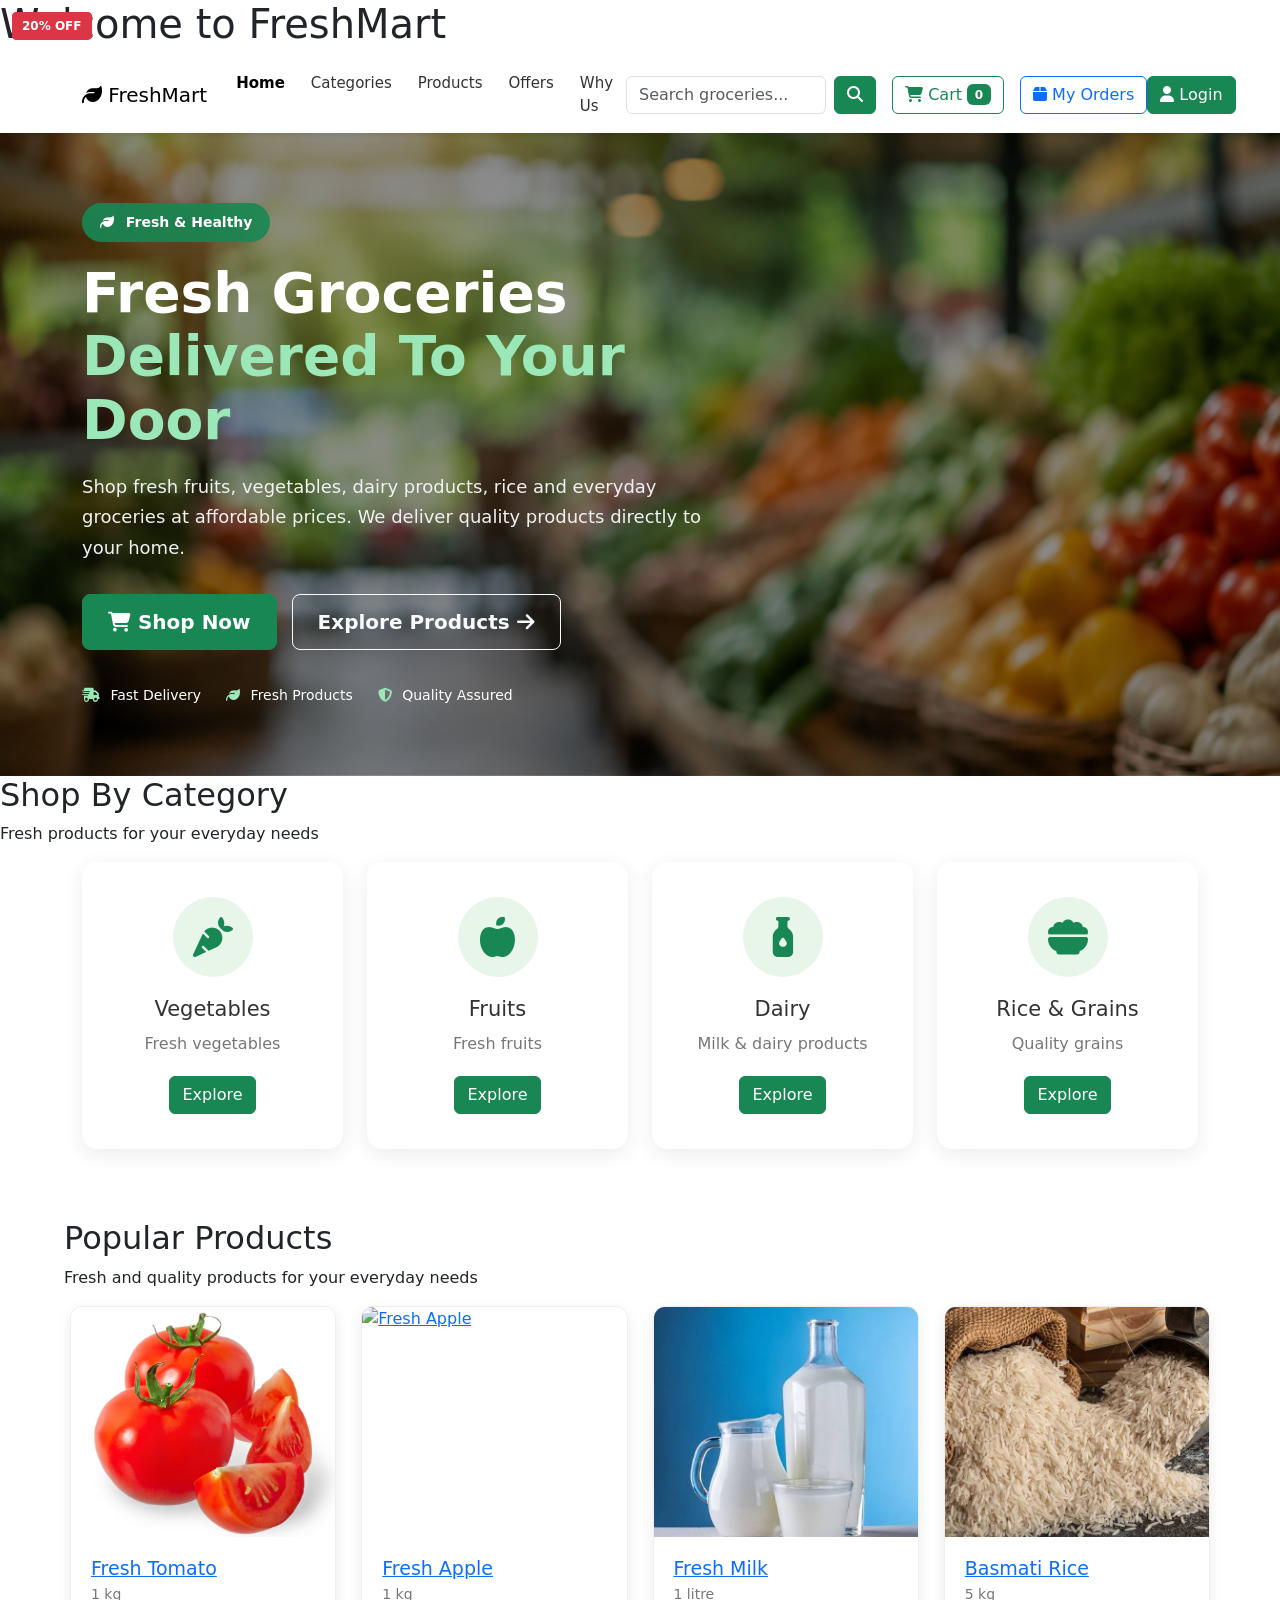
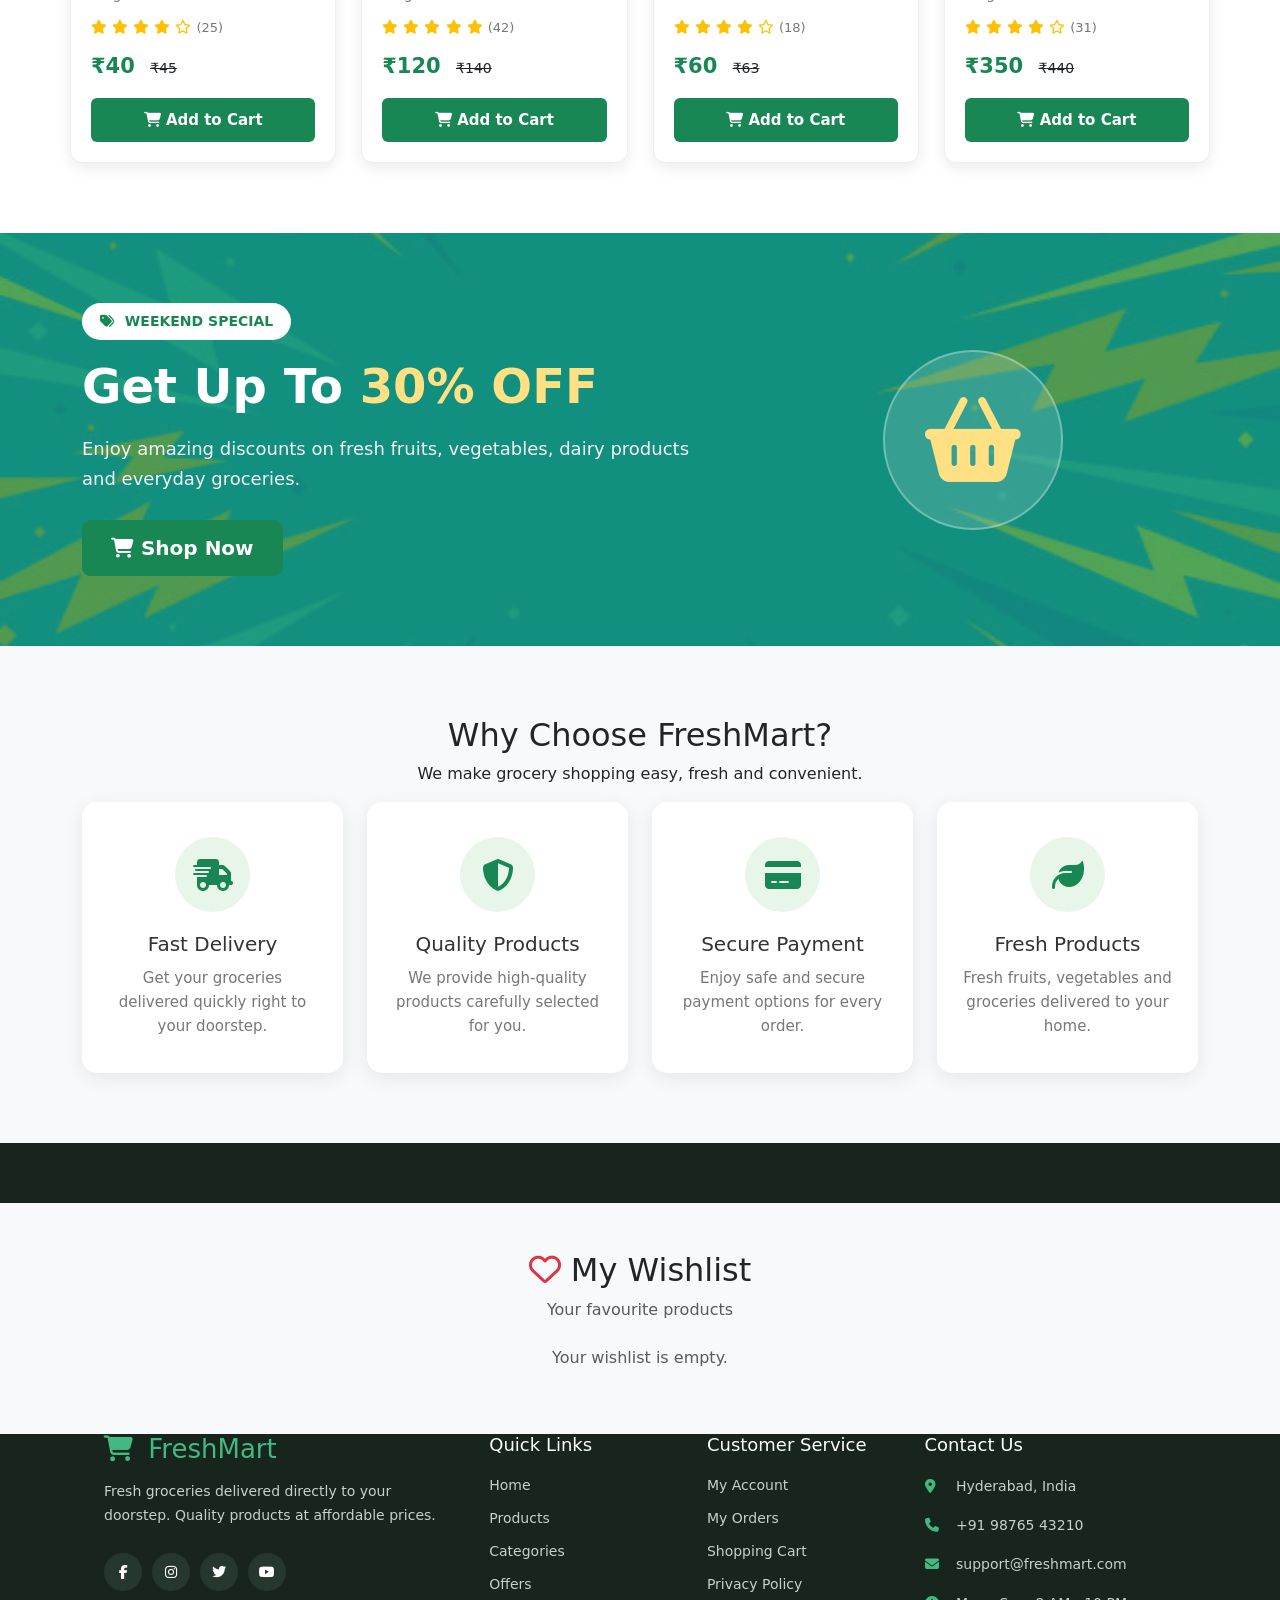
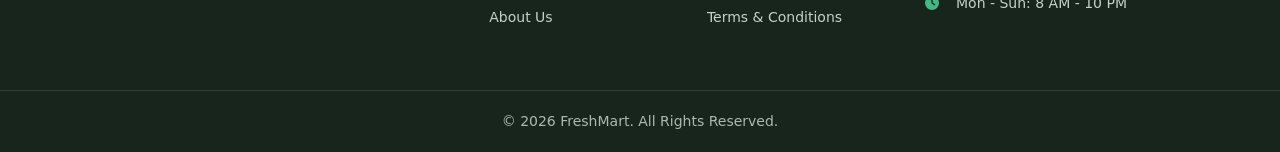
==== grocery-website/index.html @ b69df21e "Add files via upload" ====
<!DOCTYPE html>
<html>
    <head>
        <title>FreshMart-Online grocery store</title>
        <link rel="stylesheet" href="css/style.css">
        <link rel="stylesheet" href="https://cdnjs.cloudflare.com/ajax/libs/font-awesome/6.7.2/css/all.min.css">
        <link rel="stylesheet" href="https://cdn.jsdelivr.net/npm/bootstrap@5.3.3/dist/css/bootstrap.min.css">
    </head>
    <body>
        <h1>Welcome to FreshMart</h1>
        <!--BOOTSTRAP NAVBAR STARTS-->
<nav class="navbar navbar-expand-lg bg-white shadow-sm">
    <div class="container">
        <!-- LOGO -->
        <a class="navbar-brand" href="#home">

            <i class="fa-solid fa-leaf"></i>
            FreshMart
        </a>
        <!-- MOBILE MENU BUTTON -->
        <button
            class="navbar-toggler"
            type="button"
            data-bs-toggle="collapse"
            data-bs-target="#navbarContent"
            aria-controls="navbarContent"
            aria-expanded="false"
            aria-label="Toggle navigation">

            <span class="navbar-toggler-icon"></span>
        </button>
        <!-- NAVBAR CONTENT -->
        <div
            class="collapse navbar-collapse"
            id="navbarContent">
            <!-- NAVIGATION LINKS -->
            <ul class="navbar-nav me-auto mb-2 mb-lg-0">
                <li class="nav-item">
                    <a
                        class="nav-link active"
                        href="#home">
                        Home
                    </a>
                </li>
                <li class="nav-item">
                    <a
                        class="nav-link"
                        href="#categories">
                        Categories
                    </a>
                </li>
                <li class="nav-item">
                    <a
                        class="nav-link"
                        href="#products">
                        Products
                    </a>
                </li>
                <li class="nav-item">
                    <a
                        class="nav-link"
                        href="#offers">
                        Offers
                    </a>
                </li>
                <li class="nav-item">
                    <a
                        class="nav-link"
                        href="#benefits">
                        Why Us
                    </a>
                </li>
            </ul>
           <!-- SEARCH -->
            <form id="searchForm" class="d-flex me-lg-3 mb-2 mb-lg-0">
    <input
        class="form-control"
        type="search"
        id="searchInput"
        placeholder="Search groceries..."
        autocomplete="off">
    <button
        class="btn btn-success ms-2"
        type="submit"
        id="searchButton">
        <i class="fa-solid fa-magnifying-glass"></i>
    </button>
</form>
            <!-- CART BUTTON -->
            <button
                type="button"
                class="btn btn-outline-success me-2"
                id="cartButton">
                <i class="fa-solid fa-cart-shopping"></i>
                Cart
                <span
                    id="cartCount"
                    class="badge bg-success">
                    0
                </span>
            </button>
            <a
    href="orders.html"
    class="btn btn-outline-primary ms-2"
>
    <i class="fa-solid fa-box"></i>
    My Orders
</a>
            <!-- LOGIN BUTTON -->
            <a
                href="#"
                class="btn btn-success">
                <i class="fa-solid fa-user"></i>
                Login
            </a>
        </div>
    </div>
</nav>
<!-- CART SECTION -->
<div class="cart-overlay" id="cart-overlay"></div>
<section class="cart-section" id="cartSection">
    <div class="container">
        <div class="cart-header">
            <h2>
                <i class="fa-solid fa-cart-shopping"></i>
                Your Cart
            </h2>
            <button
                type="button"
                id="closeCart"
                class="cart-close">
                ×
            </button>
        </div>
        <!-- CART ITEMS -->
        <div id="cartItems">
            <p class="text-muted text-center">
                Your cart is empty.
            </p>
        </div>
        <!-- CART TOTAL -->
        <div class="cart-summary">
            <h4>
                Total:
                ₹<span id="cartTotal">0</span>
            </h4>
            <button
                type="button"
                class="btn btn-success"
                id="checkoutButton">
                <i class="fa-solid fa-credit-card"></i>
                Proceed to Checkout
            </button>
        </div>
    </div>

</section>
        <!--NAVBAR ENDS-->
        <!--HERO SECTION STATRS-->
       
<section class="hero" id="home">
    <div class="container">
        <div class="row align-items-center min-vh-75">
            <!-- HERO CONTENT -->
            <div class="col-lg-7 col-md-8">
                <span class="hero-badge">
                    <i class="fa-solid fa-leaf"></i>
                    Fresh & Healthy
                </span>
                <h1>
                    Fresh Groceries
                    <br>
                    <span>Delivered To Your Door</span>
                </h1>
                <p>
                    Shop fresh fruits, vegetables, dairy products,
                    rice and everyday groceries at affordable prices.
                    We deliver quality products directly to your home.
                </p>
                <!-- BUTTONS -->
                <div class="hero-buttons">
                    <a href="#products"
                       class="btn btn-success btn-lg">
                        <i class="fa-solid fa-cart-shopping"></i>
                        Shop Now
                    </a>
                    <a href="#categories"
                       class="btn btn-outline-light btn-lg">
                        Explore Products
                        <i class="fa-solid fa-arrow-right"></i>
                    </a>
                </div>
                <!-- SMALL FEATURES -->
                <div class="hero-features">
                    <span>
                        <i class="fa-solid fa-truck-fast"></i>
                        Fast Delivery
                    </span>
                    <span>
                        <i class="fa-solid fa-leaf"></i>
                        Fresh Products
                    </span>
                    <span>
                        <i class="fa-solid fa-shield-halved"></i>
                        Quality Assured
                    </span>
                </div>
            </div>
        </div>
    </div>
</section>
        <!--HERO SECTION ENDS-->
        <!--CATEGORIES STARTS-->

<section class="categories" id="categories">

    <div class="section-title">
        <h2>Shop By Category</h2>
        <p>Fresh products for your everyday needs</p>
    </div>
    <div class="container">
        <div class="row g-4">

            <div class="col-lg-3 col-md-6">
                <div class="category-card">
                    <div class="category-icon">
                        <i class="fa-solid fa-carrot"></i>
                    </div>
                    <h3>Vegetables</h3>
                    <p>Fresh vegetables</p>
                    <button class="btn btn-success">
                        Explore
                    </button>
                </div>
            </div>

            <div class="col-lg-3 col-md-6">
                <div class="category-card">
                    <div class="category-icon">
                        <i class="fa-solid fa-apple-whole"></i>
                    </div>
                    <h3>Fruits</h3>
                    <p>Fresh fruits</p>
                    <button class="btn btn-success">
                        Explore
                    </button>
                </div>
            </div>

            <div class="col-lg-3 col-md-6">
                <div class="category-card">
                    <div class="category-icon">
                        <i class="fa-solid fa-bottle-droplet"></i>
                    </div>
                    <h3>Dairy</h3>
                    <p>Milk & dairy products</p>
                    <button class="btn btn-success">
                        Explore
                    </button>
                </div>
            </div>

            <div class="col-lg-3 col-md-6">
                <div class="category-card">
                    <div class="category-icon">
                        <i class="fa-solid fa-bowl-food"></i>
                    </div>
                    <h3>Rice & Grains</h3>
                    <p>Quality grains</p>
                    <button class="btn btn-success">
                        Explore
                    </button>
                </div>
            </div>
        </div>
    </div>
</section>
        <!--CATEGORIES ENDS-->
        <!--PRODUCTS STARTS-->

<section class="products" id="products">

    <div class="section-title">

        <h2>Popular Products</h2>

        <p>
            Fresh and quality products for your everyday needs
        </p>

    </div>


    <div class="container">

        <div class="row g-4">


            <!-- PRODUCT 1 - TOMATO-->

            <div class="col-lg-3 col-md-6">

                <div class="product-card"
                data-name="Fresh Tomato" data-price="40" data-image="images/tomato.jpg">
                    <div class="product-image">
                        <a href="product1.html#tomato"> <img
                            src="images/tomato.jpg"
                            alt="Fresh Tomato"></a>
                        <span class="discount">
                            10% OFF
                        </span>
                    </div>
                    <div class="product-info">
                        <h3>
                            <a href="product1.html#tomato" class="product-link"> Fresh Tomato</a>
                        </h3>
                        <p class="unit">
                            1 kg
                        </p>
                        <div class="rating">

                            <i class="fa-solid fa-star"></i>
                            <i class="fa-solid fa-star"></i>
                            <i class="fa-solid fa-star"></i>
                            <i class="fa-solid fa-star"></i>
                            <i class="fa-regular fa-star"></i>
                            <span>(25)</span>
                        </div>

                        <div class="price">
                            <span class="current-price">
                                ₹40
                            </span>
                            <span class="old-price">
                                ₹45
                            </span>
                        </div>
                        <button
                            class="cart-button"
                            type="button">
                            <i class="fa-solid fa-cart-shopping"></i>
                            Add to Cart
                        </button>
                    </div>
                </div>
            </div>
            <!-- PRODUCT 2 - APPLE -->
            <div class="col-lg-3 col-md-6">
                <div class="product-card"  data-name="Fresh Apple" data-price="120" data-image="images/apple.jpg">
                    <div class="product-image">
                        <a href="product1.html#apple"> 
                            <img
                            src="images/apple.jpg"
                            alt="Fresh Apple"></a>
                        <span class="discount">
                            15% OFF
                        </span>
                    </div>
                    <div class="product-info">
                        <h3> <a href="product1.html#apple" class="product-link"> Fresh Apple</a></h3>
                        <p class="unit">
                            1 kg
                        </p>

                        <div class="rating">

                            <i class="fa-solid fa-star"></i>
                            <i class="fa-solid fa-star"></i>
                            <i class="fa-solid fa-star"></i>
                            <i class="fa-solid fa-star"></i>
                            <i class="fa-solid fa-star"></i>
                            <span>(42)</span>
                        </div>

                        <div class="price">
                            <span class="current-price">
                                ₹120
                            </span>
                            <span class="old-price">
                                ₹140
                            </span>
                        </div>
                        <button
                            class="cart-button"
                            type="button">
                            <i class="fa-solid fa-cart-shopping"></i>
                            Add to Cart
                        </button>
                    </div>
                </div>
            </div>


            <!-- PRODUCT 3 - MILK -->

            <div class="col-lg-3 col-md-6">

                <div class="product-card"  data-name="Fresh Milk" data-price="60" data-image="images/milk.jpg">
                    <div class="product-image">
                        <a href="product1.html#milk"> <img
                            src="images/milk.jpg"
                            alt="Fresh Milk"></a>
                        <span class="discount">
                            5% OFF
                        </span>
                    </div>

                    <div class="product-info">
                        <h3> <a href="product1.html#milk" class="product-link"> Fresh Milk</a></h3>
                        <p class="unit">
                            1 litre
                        </p>

                        <div class="rating">
                            <i class="fa-solid fa-star"></i>
                            <i class="fa-solid fa-star"></i>
                            <i class="fa-solid fa-star"></i>
                            <i class="fa-solid fa-star"></i>
                            <i class="fa-regular fa-star"></i>
                            <span>(18)</span>
                        </div>

                        <div class="price">
                            <span class="current-price">
                                ₹60
                            </span>
                            <span class="old-price">
                                ₹63
                            </span>
                        </div>

                        <button
                            class="cart-button"
                            type="button">
                            <i class="fa-solid fa-cart-shopping"></i>
                            Add to Cart
                        </button>
                    </div>
                </div>
            </div>


            <!-- PRODUCT 4 - RICE -->

            <div class="col-lg-3 col-md-6">

                <div class="product-card"  data-name="Basmati Rice" data-price="350" data-image="images/rice.jpg">
                    <div class="product-image">
                        <a href="product1.html#rice"> <img
                            src="images/Rice.jpg"
                            alt="Basmati Rice"></a>
                        <span class="discount">
                            20% OFF
                        </span>
                    </div>

                    <div class="product-info">
                        <h3> <a href="product1.html#rice" class="product-link"> Basmati Rice</a></h3>
                        <p class="unit">
                            5 kg
                        </p>

                        <div class="rating">
                            <i class="fa-solid fa-star"></i>
                            <i class="fa-solid fa-star"></i>
                            <i class="fa-solid fa-star"></i>
                            <i class="fa-solid fa-star"></i>
                            <i class="fa-regular fa-star"></i>
                            <span>(31)</span>
                        </div>

                        <div class="price">
                            <span class="current-price">
                                ₹350
                            </span>
                            <span class="old-price">
                                ₹440
                            </span>
                        </div>

                        <button
                            class="cart-button"
                            type="button">
                            <i class="fa-solid fa-cart-shopping"></i>
                            Add to Cart
                        </button>
                    </div>
                </div>
            </div>
        </div>
    </div>
</section>
        <!--PRODUCTS ENDS-->
        <!--OFFERS SECTION STARTS-->
        <section class="offers" id="offers">

    <!-- Offer Background Image -->
    <img
        src="images/OFFER.jpg"
        alt="FreshMart Offer"
        class="offer-background">

    <div class="container">

        <div class="row align-items-center g-4">

            <div class="col-lg-7 col-md-8">

                <span class="offer-badge">
                    <i class="fa-solid fa-tags"></i>
                    WEEKEND SPECIAL
                </span>

                <h2>
                    Get Up To
                    <span>30% OFF</span>
                </h2>

                <p>
                    Enjoy amazing discounts on fresh fruits,
                    vegetables, dairy products and everyday
                    groceries.
                </p>

                <a href="#products"
                   class="btn btn-success btn-lg">

                    <i class="fa-solid fa-cart-shopping"></i>
                    Shop Now

                </a>

            </div>

            <div class="col-lg-5 col-md-4 text-center">

                <div class="offer-icon">

                    <i class="fa-solid fa-basket-shopping"></i>

                </div>

            </div>

        </div>

    </div>

</section>
        <!--OFFERS SECTION ENDS-->
        <!--BENEFITS SECTION STARTS-->

<section class="benefits">

    <div class="container">

        <!-- SECTION TITLE -->

        <div class="section-title text-center">

            <h2>Why Choose FreshMart?</h2>

            <p>
                We make grocery shopping easy, fresh and convenient.
            </p>

        </div>


        <!-- BENEFITS -->

        <div class="row g-4">


            <!-- BENEFIT 1 -->

            <div class="col-lg-3 col-md-6">

                <div class="benefit-card h-100">

                    <div class="benefit-icon">

                        <i class="fa-solid fa-truck-fast"></i>

                    </div>

                    <h3>Fast Delivery</h3>

                    <p>
                        Get your groceries delivered quickly
                        right to your doorstep.
                    </p>

                </div>

            </div>


            <!-- BENEFIT 2 -->

            <div class="col-lg-3 col-md-6">

                <div class="benefit-card h-100">

                    <div class="benefit-icon">

                        <i class="fa-solid fa-shield-halved"></i>
                    </div>
                    <h3>Quality Products</h3>
                    <p>
                        We provide high-quality products
                        carefully selected for you.
                    </p>
                </div>
            </div>
            <!-- BENEFIT 3 -->
            <div class="col-lg-3 col-md-6">
                <div class="benefit-card h-100">
                    <div class="benefit-icon">
                        <i class="fa-solid fa-credit-card"></i>
                    </div>
                    <h3>Secure Payment</h3>
                    <p>
                        Enjoy safe and secure payment
                        options for every order.
                    </p>
                </div>
            </div>
            <!-- BENEFIT 4 -->
            <div class="col-lg-3 col-md-6">
                <div class="benefit-card h-100">
                    <div class="benefit-icon">
                        <i class="fa-solid fa-leaf"></i>
                    </div>
                    <h3>Fresh Products</h3>
                    <p>
                        Fresh fruits, vegetables and groceries
                        delivered to your home.
                    </p>
                </div>
            </div>
        </div>
    </div>
</section>
        <!--BENEFITS SECTION ENDS-->
        <!--FOOTER STARTS-->
<footer class="footer">
    <!--  WISHLIST SECTION -->
<section id="wishlist" class="py-5 bg-light">
    <div class="container">
        <div class="text-center mb-4">
            <h2 class="text-dark">
                <i class="fa-regular fa-heart text-danger"></i>
                My Wishlist
            </h2>
            <p class="text-muted">
                Your favourite products
            </p>
        </div>
        <div id="wishlistItems" class="row g-4">
            <div class="col-12 text-center">
                <p class="text-muted">
                    Your wishlist is empty.
                </p>
            </div>
        </div>
    </div>
</section>

    <div class="footer-container">
        <!-- COLUMN 1 -->
        <div class="footer-column">
            <h2 class="footer-logo">
                <i class="fa-solid fa-cart-shopping"></i>
                FreshMart
            </h2>
            <p>
                Fresh groceries delivered directly
                to your doorstep. Quality products
                at affordable prices.
            </p>
            <div class="social-icons">
                <a href="#">
                    <i class="fa-brands fa-facebook-f"></i>
                </a>
                <a href="#">
                    <i class="fa-brands fa-instagram"></i>
                </a>
                <a href="#">
                    <i class="fa-brands fa-twitter"></i>
                </a>
                <a href="#">
                    <i class="fa-brands fa-youtube"></i>
                </a>
            </div>
        </div>
        <!-- COLUMN 2 -->
        <div class="footer-column">
            <h3>Quick Links</h3>
            <a href="#">Home</a>
            <a href="#">Products</a>
            <a href="#">Categories</a>
            <a href="#">Offers</a>
            <a href="#">About Us</a>
        </div>
        <!-- COLUMN 3 -->
        <div class="footer-column">
            <h3>Customer Service</h3>
            <a href="#">My Account</a>
            <a href="#">My Orders</a>
            <a href="#">Shopping Cart</a>
            <a href="#">Privacy Policy</a>
            <a href="#">Terms & Conditions</a>
        </div>
        <!-- COLUMN 4 -->
        <div class="footer-column">
            <h3>Contact Us</h3>
            <p>
                <i class="fa-solid fa-location-dot"></i>
                Hyderabad, India
            </p>
            <p>
                <i class="fa-solid fa-phone"></i>
                +91 98765 43210
            </p>
            <p>
                <i class="fa-solid fa-envelope"></i>
                support@freshmart.com
            </p>
            <p>
                <i class="fa-solid fa-clock"></i>
                Mon - Sun: 8 AM - 10 PM
            </p>
        </div>
    </div>
    <!-- COPYRIGHT -->
    <div class="footer-bottom">
        <p>
            © 2026 FreshMart. All Rights Reserved.
        </p>
    </div>
</footer>
        <!--FOOTER ENDS-->

        <!-- Bootstrap JavaScript -->
<script
    src="https://cdn.jsdelivr.net/npm/bootstrap@5.3.3/dist/js/bootstrap.bundle.min.js">
</script>
<!-- Your JavaScript -->
<script src="js/script.js"></script>
 </body>
</html>
---- grocery-website/css/style.css ----
/* BOOTSTRAP NAVBAR SECTION STARTS */

.navbar {
    min-height: 70px;
}
/* Logo */
.navbar-brand {
    font-size: 25px;
}
/* Navigation links */
.navbar .nav-link {
    font-size: 15px;
    font-weight: 500;
    color: #333;
    margin: 0 5px;
}
.navbar .nav-link:hover {
    color: #198754;
}
/* Active link */
.navbar .nav-link.active {
    color: #198754;
    font-weight: 600;
}
/* Search */
.navbar form input {
    min-width: 200px;
}
/* Cart and Login */
.navbar .btn {
    white-space: nowrap;
}
/* NAVBAR SECTION ENDS */

/* HERO SECTION STARTS */

.hero {
    min-height: 600px;
    background-image:
        linear-gradient(
            rgba(0, 0, 0, 0.45),
            rgba(0, 0, 0, 0.45)
        ),
        url("../images/hero1.jpg");
    background-size: cover;
    background-position: center;
    background-repeat: no-repeat;
    color: white;
    display: flex;
    align-items: center;
    padding: 70px 0;
}
/* Hero Row */
.min-vh-75 {
    min-height: 450px;
}
/* Hero Badge */
.hero-badge {
    display: inline-block;
    background-color: rgba(25, 135, 84, 0.9);
    color: white;
    padding: 9px 18px;
    border-radius: 30px;
    font-size: 14px;
    font-weight: 600;
    margin-bottom: 20px;
}
.hero-badge i {
    margin-right: 7px;
}
/* Hero Heading */
.hero h1 {
    font-size: 55px;
    font-weight: 700;
    line-height: 1.15;
    margin-bottom: 20px;
}
/* Green heading portion */
.hero h1 span {
    color: #9be7b7;
}
/* Hero Paragraph */
.hero p {
    max-width: 650px;
    font-size: 18px;
    line-height: 1.7;
    margin-bottom: 30px;
    color: #f1f1f1;
}
/* Hero Buttons */
.hero-buttons {
    display: flex;
    gap: 15px;
    flex-wrap: wrap;
}
/* Button */
.hero-buttons .btn {
    padding: 12px 25px;
    font-weight: 600;
}
/* Hero Features */
.hero-features {
    display: flex;
    gap: 25px;
    flex-wrap: wrap;
    margin-top: 35px;
}
.hero-features span {
    font-size: 14px;
    color: #ffffff;
}
.hero-features i {
    color: #9be7b7;
    margin-right: 6px;
}

/* HERO MOBILE */

@media (max-width: 767px) {
    .hero {
        min-height: 550px;
        padding: 60px 20px;
        text-align: center;
    }
    .min-vh-75 {
        min-height: auto;
    }
    .hero h1 {
        font-size: 36px;
        line-height: 1.2;
    }
    .hero p {
        font-size: 16px;
        line-height: 1.6;
    }
    .hero-buttons {
        justify-content: center;
        flex-direction: column;
        align-items: center;
    }
    .hero-buttons .btn {
        width: 100%;
        max-width: 280px;
    }
    .hero-features {
        justify-content: center;
        flex-direction: column;
        gap: 12px;
    }
}
/* HERO SECTION ENDS */

/* CATEGORIES SECTION STARTS */

.category-card {
    background-color: #ffffff;
    text-align: center;
    padding: 35px 20px;
    border-radius: 15px;
    box-shadow: 0 5px 20px rgba(0, 0, 0, 0.08);
    height: 100%;
    transition: 0.3s;
}
.category-card:hover {
    transform: translateY(-8px);
    box-shadow: 0 10px 25px rgba(0, 0, 0, 0.15);
}
/* Category Icons */
.category-icon {
    width: 80px;
    height: 80px;
    margin: 0 auto 20px;
    border-radius: 50%;
    background-color: #e8f5e9;
    display: flex;
    align-items: center;
    justify-content: center;
    font-size: 40px;
}
/* Different icon colors */
.category-card:nth-child(1) .category-icon {
    color: #198754;
}
.category-card:nth-child(2) .category-icon {
    color: #dc3545;
}
.category-card:nth-child(3) .category-icon {
    color: #0d6efd;
}
.category-card:nth-child(4) .category-icon {
    color: #fd7e14;
}
/* Category Heading */
.category-card h3 {
    color: #333;

    font-size: 21px;

    margin-bottom: 10px;
}
/* Category Description */
.category-card p {
    color: #777;

    margin-bottom: 20px;
}
/* CATEGORIES SECTION ENDS */

/* PRODUCTS SECTION STARTS */

.products{
    padding: 70px 5%;
    background-color: #ffffff;
}

.product-container{
    max-width: 1200px;
    margin: 0 auto;
    display: grid;
    grid-template-columns: repeat(4, 1fr);
    gap: 25px;
}

.product-card{
    background-color: #ffffff;
    border: 1px solid #eeeeee;
    border-radius: 12px;
    overflow: hidden;
    transition: 0.3s;
    box-shadow: 0 5px 15px rgba(0,0,0,0.08);
}

.product-card:hover{
    transform: translateY(-8px);
    box-shadow: 0 10px 25px rgba(0,0,0,0.15);
}

.product-imgage{
    position: relative;
    height: 230px;
    overflow: hidden;
}

.product-image img{
    width: 100%;
    height: 100%;
    object-fit: cover;
    transition: 0.3s;
}

.product-card:hover.product-image img{
    transform: scale(1.05);
}

.discount{
    position: absolute;
    top: 12px;
    left: 12px;
    background-color: #dc3545;
    color: white;
    padding: 5px 10px;
    border-radius: 5px;
    font-size: 12px;
    font-weight: bold;
}

.product-info{
    padding: 20px;
}

.product-info h3{
    font-size: 19px;
    margin-bottom: 5px;
    color: #333333;
}

.unit{
    color: #777777;
    font-size: 14px;
    margin-bottom: 10px;
}

.rating{
    margin-bottom: 12px;
}

.rating i{
    color: #ffc107;
    font-size: 14px;
}

.rating span{
    color: #777777;
    font-size: 13px;
}

.price{
    margin-bottom: 15px;
}

.current-price{
    font-size: 21px;
    font-weight: bold;
    color: #198754;
    margin-right: 8px;
}

.old-price{
    font-size: 14px;
    text-decoration: line-through;
}

.cart-button{
    width: 100%;
    padding: 11px;
    border: none;
    border-radius: 6px;
    background-color: #198754;
    color: white;
    font-size: 15px;
    font-weight: 600;
    cursor: pointer;
    transition: 0.3s;
}

.cart-button:hover{
    background-color: #146c43;
}
/* PRODUCTS SECTION ENDS */

/* OFFERS SECTION STARTS */

.offers {
    padding: 70px 0;
    background:
        linear-gradient(
            rgba(25, 135, 84, 0.92),
            rgba(20, 110, 70, 0.92)
        );
    background-size: cover;
    background-position: center;
    background-repeat: no-repeat;
    color: white;
}
/* Offer Badge */
.offer-badge {
    display: inline-block;
    background-color: white;
    color: #198754;
    padding: 8px 18px;
    border-radius: 30px;
    font-size: 14px;
    font-weight: 700;
    margin-bottom: 18px;
}

.offer-badge i {
    margin-right: 6px;
}
/* Offer Heading */
.offers h2 {
    font-size: 48px;
    font-weight: 700;
    line-height: 1.2;
    margin-bottom: 18px;
}
/* Discount */
.offers h2 span {
    color: #ffe082;
}
/* Offer Description */
.offers p {
    max-width: 650px;
    font-size: 18px;
    line-height: 1.7;
    color: #f5f5f5;
    margin-bottom: 25px;
}

/* Offer Button */
.offers .btn {
    padding: 12px 28px;
    font-weight: 600;
}

/* Offer Icon */
.offer-icon {
    width: 180px;
    height: 180px;
    margin: auto;
    border-radius: 50%;
    background-color: rgba(255, 255, 255, 0.15);
    display: flex;
    align-items: center;
    justify-content: center;
    font-size: 85px;
    color: #ffe082;
    border: 2px solid rgba(255, 255, 255, 0.3);
}
/* =========================
   OFFER MOBILE
========================= */
@media (max-width: 767px) {
    .offers {
        padding: 55px 20px;
        text-align: center;
    }
    .offers h2 {
        font-size: 34px;
    }
    .offers p {
        font-size: 16px;
    }
    .offer-icon {
        width: 130px;
        height: 130px;
        font-size: 60px;
    }
}
/* OFFERS SECTION ENDS */

/* BENEFITS SECTION STRTS */

/* =========================
   BOOTSTRAP BENEFITS
========================= */

.benefits {

    padding: 70px 0;

    background-color: #f8f9fa;
}


/* Benefit Card */

.benefit-card {

    background-color: #ffffff;

    text-align: center;

    padding: 35px 25px;

    border-radius: 15px;

    box-shadow:
        0 5px 20px rgba(0, 0, 0, 0.08);

    transition: 0.3s;
}


/* Hover */

.benefit-card:hover {

    transform: translateY(-8px);

    box-shadow:
        0 10px 25px rgba(0, 0, 0, 0.15);
}


/* Benefit Icon */

.benefit-icon {

    width: 75px;

    height: 75px;

    margin: 0 auto 20px;

    border-radius: 50%;

    background-color: #e8f5e9;

    display: flex;

    align-items: center;

    justify-content: center;

    font-size: 32px;
}


/* Different Icon Colors */

.benefit-card:nth-child(1) .benefit-icon {

    color: #198754;
}


.benefit-card:nth-child(2) .benefit-icon {

    color: #0d6efd;
}


.benefit-card:nth-child(3) .benefit-icon {

    color: #fd7e14;
}


.benefit-card:nth-child(4) .benefit-icon {

    color: #20a464;
}


/* Heading */

.benefit-card h3 {

    font-size: 20px;

    color: #333;

    margin-bottom: 10px;
}


/* Description */

.benefit-card p {

    color: #777;

    font-size: 15px;

    line-height: 1.6;

    margin-bottom: 0;
}
/* BENEFITS SECTION ENDS */
/* FOOTER SECTION STARTS */

.footer {
    background-color: #17251d;

    color: white;

    padding-top: 60px;
}


/* Footer Container */

.footer-container {

    max-width: 1200px;

    margin: 0 auto;

    padding: 0 5%;

    display: grid;

    grid-template-columns: 2fr 1fr 1fr 1.5fr;

    gap: 50px;
}


/* Footer Columns */

.footer-column {

    display: flex;

    flex-direction: column;
}


/* Footer Logo */

.footer-logo {

    color: #42b883;

    font-size: 26px;

    margin-bottom: 15px;
}


.footer-logo i {

    margin-right: 7px;
}


/* Footer Description */

.footer-column > p {

    color: #c8d0cb;

    font-size: 14px;

    line-height: 1.7;

    margin-bottom: 15px;
}


/* Footer Heading */

.footer-column h3 {

    font-size: 18px;

    margin-bottom: 20px;

    color: white;
}


/* Footer Links */

.footer-column a {

    color: #c8d0cb;

    text-decoration: none;

    font-size: 14px;

    margin-bottom: 12px;

    transition: 0.3s;
}


.footer-column a:hover {

    color: #42b883;

    padding-left: 5px;
}


/* Contact Icons */

.footer-column p i {

    color: #42b883;

    width: 22px;

    margin-right: 5px;
}


/* Social Icons */

.social-icons {

    display: flex;

    gap: 10px;

    margin-top: 10px;
}


.social-icons a {

    width: 38px;

    height: 38px;

    border-radius: 50%;

    background-color: #26382d;

    display: flex;

    align-items: center;

    justify-content: center;

    color: white;

    margin: 0;

    padding: 0;
}


.social-icons a:hover {

    background-color: #198754;

    color: white;

    padding: 0;
}


/* Footer Bottom */

.footer-bottom {

    margin-top: 50px;

    padding: 20px;

    text-align: center;

    border-top: 1px solid #304037;
}


.footer-bottom p {

    color: #aeb8b1;

    font-size: 14px;

    margin: 0;
}
/* FOOTER SECTION ENDS */

/* TABLET */

@media (max-width: 1024px) {

    /* Navbar */

    header {
        padding: 15px 3%;
    }

    header > div {
        gap: 15px;
    }

    nav {
        gap: 12px;
    }

    nav input {
        width: 170px;
    }


    /* Hero */

    .hero h1 {
        font-size: 42px;
    }
    /* Categories */
    .category-container {
        grid-template-columns: repeat(2, 1fr);
    }
    /* Products */

    .product-container {
        grid-template-columns: repeat(2, 1fr);
    }
    /* Benefits */

    .benefits-container {
        grid-template-columns: repeat(2, 1fr);
    }
    /* Footer */
    .footer-container {
        grid-template-columns: repeat(2, 1fr);
        gap: 35px;
    }
}

/* MOBILE */

@media (max-width: 767px) {


    /* NAVBAR */

    header {
        padding: 15px 20px;
    }

    header > div {
        flex-direction: column;
    }

    header h2 {
        font-size: 24px;
    }

    nav {
        width: 100%;

        flex-wrap: wrap;

        justify-content: center;

        gap: 12px;
    }

    nav a {
        font-size: 14px;
    }

    nav form {
        width: 100%;
    }

    nav input {
        width: 100%;
    }


    /* =====================
       HERO
    ===================== */

    .hero {
        min-height: 500px;

        padding: 50px 20px;

        text-align: center;

        justify-content: center;
    }

    .hero-content {
        max-width: 100%;
    }

    .hero h1 {
        font-size: 34px;

        line-height: 1.2;
    }

    .hero p {
        font-size: 16px;
    }

    .hero-buttons {
        flex-direction: column;

        align-items: center;
    }

    .shop-button,
    .category-button {
        width: 100%;

        max-width: 280px;
    }


    /* =====================
       SECTION TITLE
    ===================== */

    .section-title h2 {
        font-size: 28px;
    }

    .section-title p {
        font-size: 15px;
    }


    /* =====================
       CATEGORIES
    ===================== */

    .categories {
        padding: 50px 20px;
    }

    .category-container {
        grid-template-columns: 1fr;

        gap: 20px;
    }


    /* =====================
       PRODUCTS
    ===================== */

    .products {
        padding: 50px 20px;
    }

    .product-container {
        grid-template-columns: 1fr;

        gap: 20px;
    }


    .product-image {
        height: 250px;
    }


    /* =====================
       OFFERS
    ===================== */

    .offers {
        min-height: 350px;

        padding: 50px 20px;
    }

    .offer-content h2 {
        font-size: 32px;
    }

    .offer-content p {
        font-size: 16px;
    }


    /* =====================
       BENEFITS
    ===================== */

    .benefits {
        padding: 50px 20px;
    }

    .benefits-container {
        grid-template-columns: 1fr;

        gap: 20px;
    }


    /* =====================
       FOOTER
    ===================== */

    .footer {
        padding-top: 45px;
    }
    .footer-container {
        grid-template-columns: 1fr;
        gap: 35px;
    }
    .footer-bottom {
        margin-top: 35px;
    }
}

/*  PRODUCT GRID */

.products .row {
    display: grid !important;
    grid-template-columns: repeat(4, 1fr) !important;
    gap: 25px !important;
}
.products .row > div {
    width: 100% !important;
    padding: 0 !important;
}
.product-card {
    width: 100%;
    height: 100%;
    overflow: hidden;
}
.product-image {
    width: 100%;
    height: 230px;
    overflow: hidden;
}
.product-image img {
    width: 100%;
    height: 100%;
    object-fit: cover;
}
/* TABLET */
@media (max-width: 991px) {
    .products .row {
        grid-template-columns: repeat(2, 1fr) !important;
    }
}
/* MOBILE */
@media (max-width: 767px) {
    .products .row {
        grid-template-columns: 1fr !important;
    }
}

/* =========================
   CART
========================= */

.cart-item {

    display: flex;

    align-items: center;

    gap: 12px;

    padding: 15px 0;

    border-bottom: 1px solid #ddd;

}


.cart-item-image img {

    width: 65px;

    height: 65px;

    object-fit: cover;

    border-radius: 10px;

}


.cart-item-info {

    flex: 1;

}


.cart-item-info h6 {

    margin-bottom: 5px;

    font-weight: 600;

}
.cart-item-info p {

    margin-bottom: 8px;

    color: #198754;

    font-weight: 600;

}
.cart-quantity {

    display: flex;

    align-items: center;

    gap: 8px;

}
.cart-quantity span {

    min-width: 25px;

    text-align: center;

    font-weight: 600;

}
.cart-item-right {

    display: flex;

    flex-direction: column;

    align-items: flex-end;

    gap: 10px;

}
.cart-item-right strong {

    color: #198754;

}
.cart-total {

    border-top: 2px solid #ddd;

    padding-top: 20px;

    margin-top: 20px;

}
.cart-total h5 {

    display: flex;

    justify-content: space-between;

    margin-bottom: 20px;

}

/* =========================
   CART DISPLAY
========================= */

#cartItems {
    width: 100%;
    max-width: 500px;
    margin: 20px auto;
}


/* Individual cart item */

.cart-item {
    display: flex;
    align-items: center;
    gap: 15px;

    background: #ffffff;

    padding: 15px;

    margin-bottom: 15px;

    border-radius: 12px;

    box-shadow: 0 4px 15px rgba(0, 0, 0, 0.08);
}


/* Cart image */

.cart-item-image {
    width: 70px;
    height: 70px;

    flex-shrink: 0;
}


.cart-item-image img {
    width: 100%;
    height: 100%;

    object-fit: cover;

    border-radius: 10px;
}


/* Cart product information */

.cart-item-info {
    flex: 1;
}


.cart-item-info h6 {
    margin: 0 0 5px;

    font-size: 16px;

    font-weight: 600;
}


.cart-item-info p {
    margin: 0 0 8px;

    color: #198754;

    font-weight: 600;
}


/* Quantity */

.cart-quantity {
    display: flex;

    align-items: center;

    gap: 10px;
}


.cart-quantity span {
    min-width: 20px;

    text-align: center;

    font-weight: 600;
}


/* Right side */

.cart-item-right {
    display: flex;

    flex-direction: column;

    align-items: flex-end;

    gap: 10px;
}


.cart-item-right strong {
    color: #198754;

    font-size: 16px;
}


/* Cart total */

#cartTotal {
    font-size: 22px;

    font-weight: 700;

    color: #198754;
}


/* Mobile */

@media (max-width: 576px) {

    .cart-item {
        gap: 10px;

        padding: 12px;
    }

    .cart-item-image {
        width: 55px;
        height: 55px;
    }

    .cart-item-info h6 {
        font-size: 14px;
    }

    .cart-item-right strong {
        font-size: 14px;
    }

}

/* =================================
   FRESHMART CART PANEL - FINAL
================================= */

.cart-panel {
    position: fixed;
    top: 75px;
    right: 20px;

    width: 420px;
    max-width: calc(100vw - 40px);

    background: #ffffff;

    border-radius: 16px;

    box-shadow: 0 15px 40px rgba(0, 0, 0, 0.20);

    z-index: 99999;

    display: none;

    overflow: hidden;
}


/* Show Cart */

.cart-panel.show {
    display: block;
}


/* =================================
   CART HEADER
================================= */

.cart-header {
    display: flex !important;

    flex-direction: row !important;

    align-items: center !important;

    justify-content: space-between !important;

    width: 100%;

    padding: 18px 20px;

    background: #ffffff;

    border-bottom: 1px solid #eeeeee;
}


.cart-header h4 {
    margin: 0;

    font-size: 21px;

    font-weight: 700;

    color: #198754;

    display: flex;

    align-items: center;

    gap: 8px;
}


/* Close Button */

.cart-close {
    width: 34px;
    height: 34px;

    border: none;

    border-radius: 50%;

    background: #f1f3f5;

    color: #555;

    font-size: 22px;

    line-height: 1;

    display: flex !important;

    align-items: center !important;

    justify-content: center !important;

    cursor: pointer;

    padding: 0;

    flex-shrink: 0;
}


.cart-close:hover {
    background: #dc3545;

    color: white;
}


/* =================================
   CART ITEMS AREA
================================= */

.cart-items {
    padding: 10px 20px;

    max-height: 400px;

    overflow-y: auto;
}


/* =================================
   CART ITEM
================================= */

.cart-item {
    display: flex !important;

    align-items: center !important;

    width: 100%;

    gap: 12px;

    padding: 15px 0;

    border-bottom: 1px solid #eeeeee;
}


/* Product Image */

.cart-item-image {
    flex-shrink: 0;
}


.cart-item-image img {
    width: 65px;

    height: 65px;

    object-fit: cover;

    border-radius: 10px;
}


/* Product Information */

.cart-item-info {
    flex: 1;

    min-width: 0;
}


.cart-item-info h6 {
    margin: 0 0 5px;

    font-size: 15px;

    font-weight: 600;

    color: #333;
}


.cart-item-info p {
    margin: 0 0 8px;

    font-size: 14px;

    color: #198754;

    font-weight: 600;
}


/* =================================
   QUANTITY
================================= */

.cart-quantity {
    display: flex;

    align-items: center;

    gap: 8px;
}


.cart-quantity span {
    min-width: 20px;

    text-align: center;

    font-weight: 600;
}


.cart-quantity button {
    width: 30px;

    height: 30px;

    padding: 0;

    display: flex;

    align-items: center;

    justify-content: center;
}


/* =================================
   RIGHT SIDE
================================= */

.cart-item-right {
    flex-shrink: 0;

    display: flex;

    flex-direction: column;

    align-items: flex-end;

    gap: 8px;
}


.cart-item-right strong {
    color: #198754;

    font-size: 15px;

    white-space: nowrap;
}


.remove-btn {
    width: 32px;

    height: 32px;

    padding: 0;

    display: flex;

    align-items: center;

    justify-content: center;
}


/* =================================
   CART FOOTER
================================= */

.cart-footer {
    padding: 18px 20px;

    background: #f8f9fa;

    border-top: 1px solid #eeeeee;
}


/* Total */

.cart-total {
    display: flex;

    align-items: center;

    justify-content: space-between;

    margin-bottom: 15px;

    font-size: 18px;
}


.cart-total strong:last-child {
    color: #198754;

    font-size: 20px;
}


/* Checkout Button */

.cart-footer .btn {
    width: 100%;

    padding: 11px;

    font-weight: 600;

    border-radius: 8px;
}


/* =================================
   MOBILE CART
================================= */

@media (max-width: 767px) {

    .cart-panel {
        top: 70px;

        right: 10px;

        width: calc(100vw - 20px);

        max-width: none;
    }


    .cart-items {
        max-height: 55vh;

        padding: 10px 15px;
    }


    .cart-footer {
        padding: 15px;
    }


    .cart-item-image img {
        width: 55px;

        height: 55px;
    }


    .cart-item {
        gap: 8px;
    }


    .cart-item-info h6 {
        font-size: 14px;
    }

}

/* =========================
   CART SECTION
========================= */

.cart-section {
    display: none;

    position: fixed;
    top: 0;
    right: 0;

    width: 420px;
    max-width: 90%;
    height: 100vh;


    overflow-y: auto;

    background-color: white;

    padding: 30px25px;

    border-radius: 0;

    box-shadow: -5px 0 25px rgba(0, 0, 0, 0.20);

    z-index: 2000;
}


/* When JavaScript opens cart */

.cart-section.show {
    display: block;
}


/* Cart Header */

.cart-header {
    display: flex;
    justify-content: space-between;
    align-items: center;

    margin-bottom: 20px;
}

.cart-header h2 {
    font-size: 24px;
    margin: 0;
}


/* Close Button */

.cart-close {
    width: 35px;
    height: 35px;

    border: 1px solid #ccc;

    background: white;

    border-radius: 5px;

    font-size: 24px;

    cursor: pointer;
}


/* Cart Item */

.cart-item {
    display: flex;
    align-items: center;
    gap: 15px;

    padding: 15px 0;

    border-bottom: 1px solid #eee;
}


/* Cart Image */

.cart-item-image img {
    width: 70px;
    height: 70px;

    object-fit: contain;

    border-radius: 10px;
}


/* Cart Information */

.cart-item-info {
    flex: 1;
}

.cart-item-info h6 {
    margin-bottom: 5px;
    font-size: 16px;
}

.cart-item-info p {
    margin-bottom: 8px;
    color: #198754;
    font-weight: 600;
}


/* Quantity */

.cart-quantity {
    display: flex;
    align-items: center;
    gap: 10px;
}


/* Right side */

.cart-item-right {
    display: flex;
    flex-direction: column;
    align-items: flex-end;
    gap: 10px;
}


/* Summary */

.cart-summary {
    margin-top: 20px;

    padding-top: 20px;

    border-top: 2px solid #eee;
}

.cart-summary h4 {
    margin-bottom: 15px;
    color: #198754;
}


/* Mobile */

@media (max-width: 767px) {

    .cart-section {

        width: 100% ;

        max-width: 100%;
        padding: 25px 18px;
    }

}

/* cart overlay */

.cart-overlay{
    display: none;
    position: fixed;
    top: 0;
    left: 0;

    width: 100%;
    height: 100%;

    background-color: rgba(0,0,0,0.45);
    z-index: 1999;
}

.cart-overlay.show{
    display: block;
} 

/* =========================
   OFFER IMAGE + CONTENT
========================= */

.offers {
    position: relative;
    overflow: hidden;
    color: white;
}

/* Background image */

.offer-background {
    position: absolute;

    top: 0;
    left: 0;

    width: 100%;
    height: 100%;

    object-fit: cover;

    z-index: 0;
}

/* Dark overlay */

.offers::after {
    content: "";

    position: absolute;

    top: 0;
    left: 0;

    width: 100%;
    height: 100%;

    background: rgba(25, 135, 84, 0.75);

    z-index: 1;
}

/* Offer content ABOVE image */

.offers .container {
    position: relative;

    z-index: 2;
}

/*  PRODUCT QUANTITY SELECTOR */

.quantity-selector {
    display: flex;
    align-items: center;
    gap: 15px;
}

.quantity-btn {
    width: 40px;
    height: 40px;
    border: 1px solid #198754;
    background: white;
    color: #198754;
    border-radius: 6px;
    font-size: 22px;
    font-weight: bold;
    cursor: pointer;
}

.quantity-btn:hover {
    background: #198754;
    color: white;
}

.quantity-value {
    min-width: 30px;
    text-align: center;
    font-size: 18px;
    font-weight: bold;
}
/* PRODUCT PAGE BUTTONS */
.product-cart-button,
.back-products-btn {
    min-width: 190px;
    height: 55px;
    display: inline-flex;
    align-items: center;
    justify-content: center;
    gap: 8px;
}

.back-products-btn {
    margin-left: 12px;
}

/* =========================
   PRODUCT DETAILS LAYOUT
========================= */

.product-details {
    padding: 70px 0;
}

.product-details-image {
    width: 100%;
    max-width: 520px;
    margin: 0 auto;
    text-align: center;
}

.product-details-image img {
    width: 100%;
    max-width: 500px;
    height: 450px;
    object-fit: contain;
    border-radius: 15px;
    display: block;
    margin: 0 auto;
}

.product-details .col-lg-6:last-child {
    padding-left: 30px;
}

.product-details h1 {
    font-size: 42px;
    font-weight: 700;
    margin-bottom: 20px;
}

.product-detail-price {
    font-size: 28px;
    font-weight: 700;
}

.product-details .text-muted {
    font-size: 17px;
    line-height: 1.7;
}

/* Mobile */
@media (max-width: 991px) {

    .product-details {
        padding: 40px 0;
    }

    .product-details-image img {
        height: 350px;
    }

    .product-details .col-lg-6:last-child {
        padding-left: 12px;
    }

    .product-details h1 {
        font-size: 32px;
    }

}

/* PRODUCT PAGE MOBILE */
@media (max-width: 767px) {
    .product-details {
        padding: 30px 0;
    }
    .product-details-image img {
        height: 280px;
        max-width: 100%;
    }
    .product-details h1 {
        font-size: 28px;
        margin-top: 25px;
    }
    .product-detail-price {
        font-size: 24px;
    }
    .product-cart-button,
    .back-products-btn,
    .buy-now-button {
        width: 100%;
        min-width: 0;
        margin: 6px 0;
    }
    .back-products-btn {
        margin-left: 0;
    }
    .quantity-selector {
        gap: 12px;
    }
}

/* STICKY NAVBAR */
.navbar {
    position: sticky;
    top: 0;
    z-index: 1000;
}

/* PRODUCT IMAGE HOVER */

.product-details-image {
    overflow: hidden;
}

.product-details-image img {
    transition: transform 0.4s ease;
}

.product-details-image img:hover {
    transform: scale(1.05);
}

/* WISHLIST BUTTON */
.wishlist-button {
    margin-bottom: 15px;
    transition: all 0.3s ease;
    font-size: 12px;
    padding: 5px 10px;
}
.wishlist-button:hover {
    transform: translateY(-2px);
}
/* SMALL WISHLIST NAVBAR */
#wishlistNavButton {
    font-size: 13px;
    padding: 5px 10px;
}
#wishlistNavButton .badge {
    font-size: 10px;
    padding: 3px 6px;
}

/* ORDER STATUS LABELS */
.order-status-labels {
    display: grid;
    grid-template-columns: repeat(4, 1fr);
    width: 100%;
    margin-top: 8px;
    font-size: 13px;
}
.order-status-labels span {
    white-space: nowrap;
}
.order-status-labels span:nth-child(1) {
    text-align: left;
}
.order-status-labels span:nth-child(2),
.order-status-labels span:nth-child(3) {
    text-align: center;
}
.order-status-labels span:nth-child(4) {
    text-align: right;
}
/* Active Order Filter */
.active-filter {
    font-weight: 600;
    transform: scale(1.03);
    box-shadow: 0 2px 6px rgba(0, 0, 0, 0.15);
}
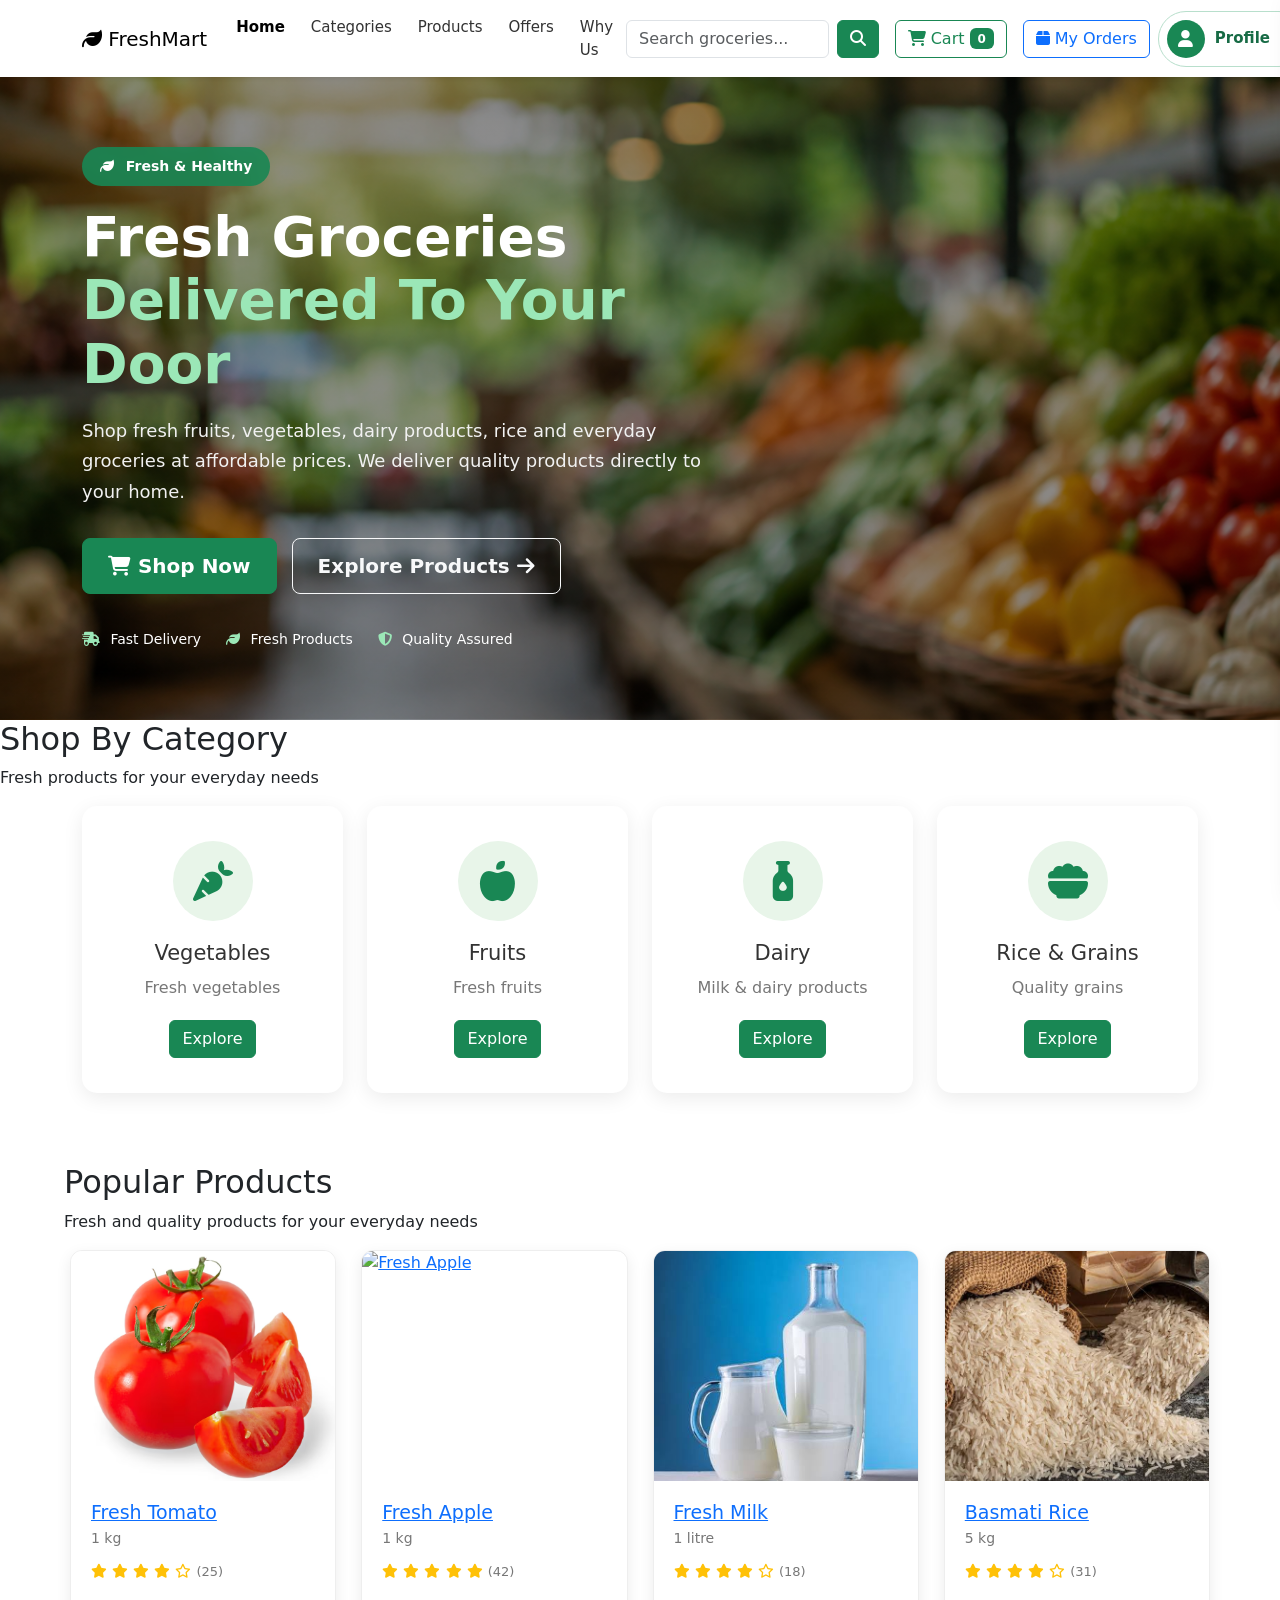
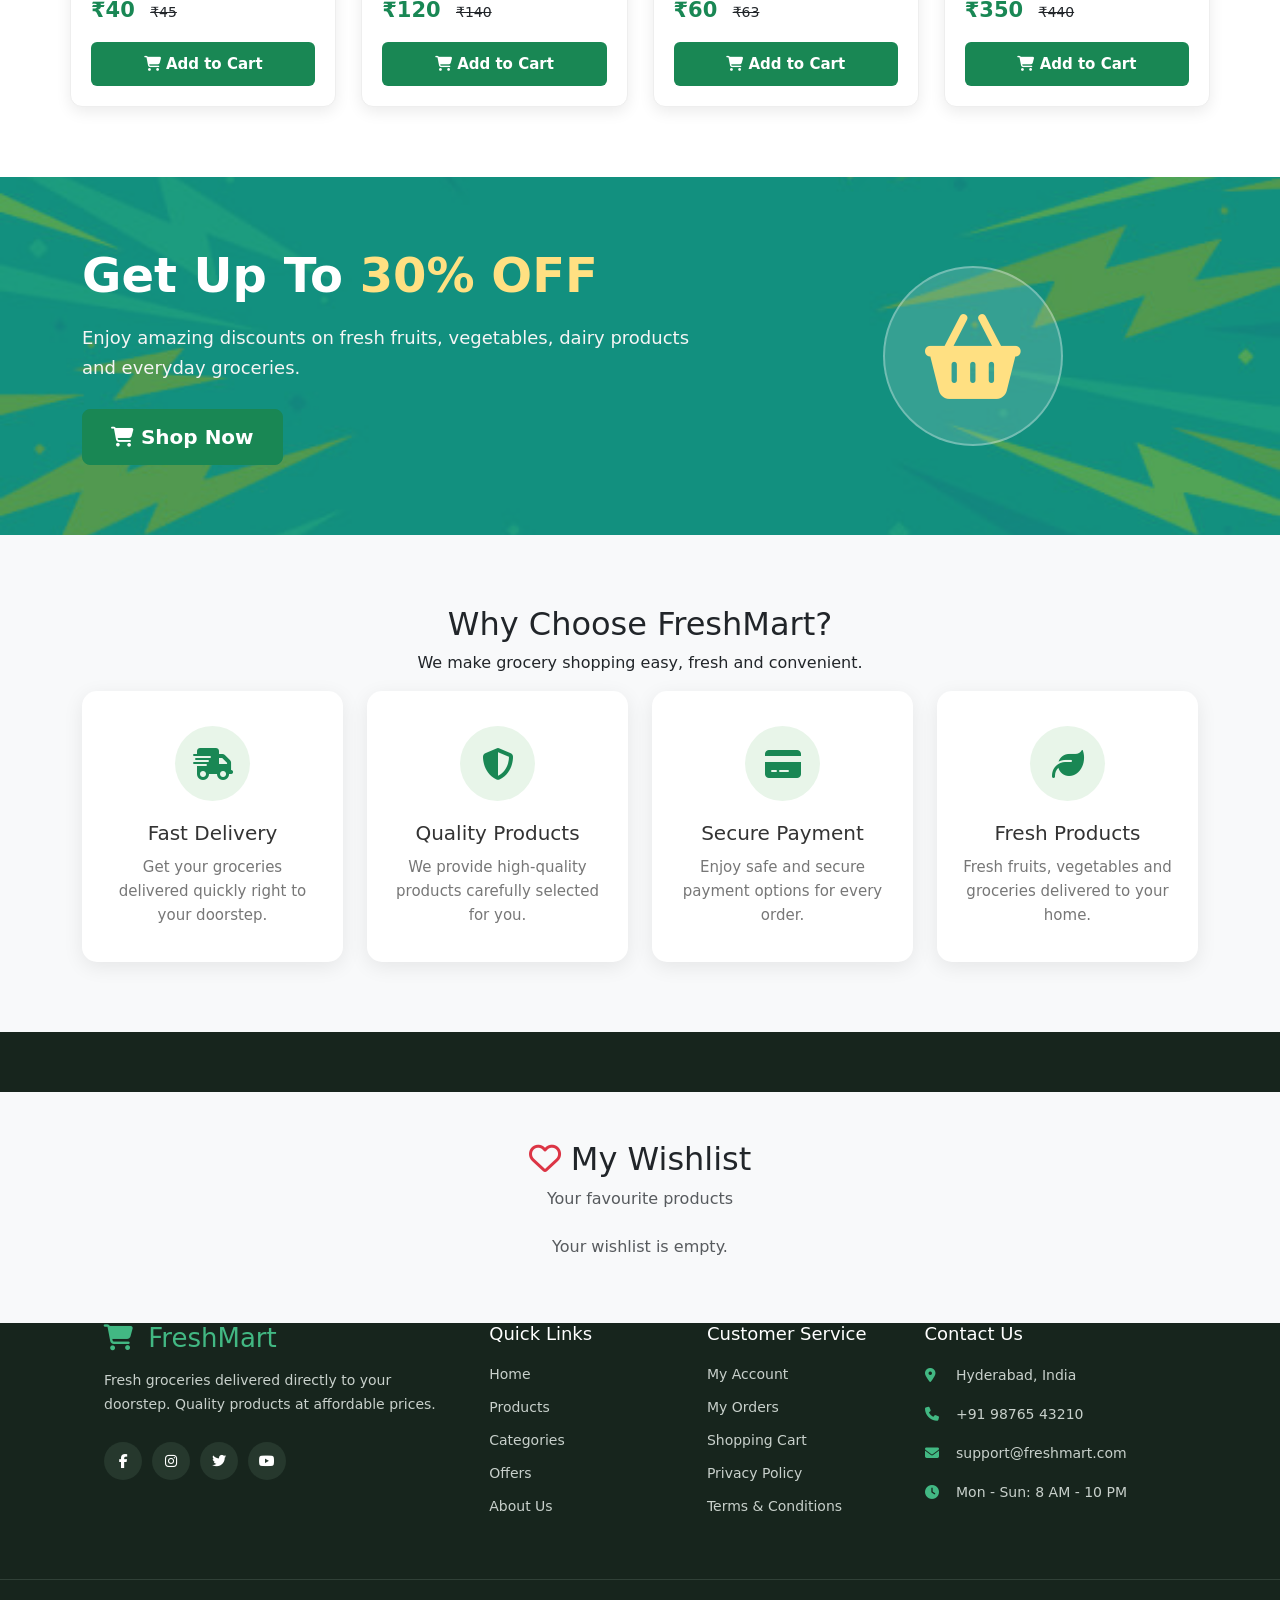
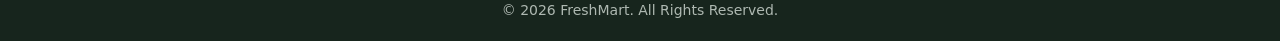
==== commit 5ff27cd9: "Updated FreshMart website files" ====
--- a/grocery-website/index.html
+++ b/grocery-website/index.html
@@ -7,7 +7,6 @@
         <link rel="stylesheet" href="https://cdn.jsdelivr.net/npm/bootstrap@5.3.3/dist/css/bootstrap.min.css">
     </head>
     <body>
-        <h1>Welcome to FreshMart</h1>
         <!--BOOTSTRAP NAVBAR STARTS-->
 <nav class="navbar navbar-expand-lg bg-white shadow-sm">
     <div class="container">
@@ -106,13 +105,110 @@
     <i class="fa-solid fa-box"></i>
     My Orders
 </a>
-            <!-- LOGIN BUTTON -->
-            <a
-                href="#"
-                class="btn btn-success">
+           
+<!-- PROFILE DROPDOWN -->
+<div class="profile-dropdown">
+
+    <button
+        type="button"
+        class="profile-main-button"
+        onclick="toggleProfileMenu()">
+
+        <span class="profile-circle">
+            <i class="fa-solid fa-user"></i>
+        </span>
+
+        <span class="profile-name">Profile</span>
+
+        <i class="fa-solid fa-chevron-down profile-arrow"></i>
+
+    </button>
+
+    <!-- PROFILE MENU -->
+    <div class="profile-menu" id="profileMenu">
+
+        <!-- USER INFORMATION -->
+        <div class="profile-menu-header">
+
+            <div class="profile-menu-avatar">
                 <i class="fa-solid fa-user"></i>
-                Login
-            </a>
+            </div>
+
+            <div class="profile-user-details">
+                <h4>Harshitha</h4>
+                <p>user@gmail.com</p>
+            </div>
+
+            <i class="fa-solid fa-chevron-right menu-arrow"></i>
+
+        </div>
+
+        <div class="profile-divider"></div>
+
+        <!-- MY PROFILE -->
+        <a href="profile.html" class="profile-menu-item">
+            <i class="fa-solid fa-user"></i>
+            <span>My Profile</span>
+        </a>
+
+        <!-- MY ORDERS -->
+        <a href="orders.html" class="profile-menu-item">
+            <i class="fa-solid fa-bag-shopping"></i>
+            <span>My Orders</span>
+        </a>
+
+        <!-- DELIVERY ADDRESS -->
+        <a href="profile.html" class="profile-menu-item">
+            <i class="fa-solid fa-location-dot"></i>
+            <span>Delivery Address</span>
+        </a>
+
+        <div class="profile-divider"></div>
+
+        <!-- SETTINGS -->
+        <button
+            type="button"
+            class="profile-menu-item menu-button"
+            onclick="openSettingsFromProfile()">
+
+            <i class="fa-solid fa-gear"></i>
+            <span>Settings</span>
+
+        </button>
+
+        <!-- HELP AND SUPPORT -->
+        <a href="profile.html" class="profile-menu-item">
+            <i class="fa-solid fa-circle-question"></i>
+            <span>Help & Support</span>
+        </a>
+
+        <div class="profile-divider"></div>
+
+        <!-- LOGOUT -->
+        <button
+            type="button"
+            class="profile-menu-item logout-menu-item"
+            onclick="logoutFromProfileMenu()">
+
+            <i class="fa-solid fa-right-from-bracket"></i>
+            <span>Logout</span>
+
+        </button>
+
+    </div>
+
+</div>
+
+
+<!-- SEPARATE SETTINGS BUTTON -->
+<button
+    type="button"
+    class="settings-round-button"
+    onclick="openSettings()"
+    aria-label="Open Settings">
+
+    <i class="fa-solid fa-gear"></i>
+</button>
         </div>
     </div>
 </nav>
@@ -748,5 +844,121 @@
 </script>
 <!-- Your JavaScript -->
 <script src="js/script.js"></script>
+
+<!-- ================= SETTINGS PANEL ================= -->
+<div id="settingsOverlay" class="settings-overlay" onclick="closeSettings()"></div>
+<div id="settingsPanel" class="settings-panel">
+    <!-- Settings Header -->
+    <div class="settings-header">
+        <div>
+            <h3>
+                <i class="fa-solid fa-gear"></i>
+                Settings
+            </h3>
+            <p>Manage your FreshMart account</p>
+        </div>
+        <button
+    type="button"
+    class="settings-round-button"
+    onclick="openSettings()"
+    aria-label="Open Settings">
+    <i class="fa-solid fa-gear"></i>
+</button>
+    </div>
+    <!-- Settings Content -->
+    <div class="settings-content">
+        <!-- Profile -->
+        <a href="profile.html" class="settings-item">
+            <div class="settings-item-icon">
+                <i class="fa-solid fa-user"></i>
+            </div>
+            <div class="settings-item-text">
+                <h5>My Profile</h5>
+                <p>View and edit your profile</p>
+            </div>
+            <i class="fa-solid fa-chevron-right"></i>
+        </a>
+        <!-- Orders -->
+        <a href="orders.html" class="settings-item">
+            <div class="settings-item-icon">
+                <i class="fa-solid fa-box"></i>
+            </div>
+            <div class="settings-item-text">
+                <h5>My Orders</h5>
+                <p>View your order history</p>
+            </div>
+            <i class="fa-solid fa-chevron-right"></i>
+        </a>
+        <!-- Delivery Address -->
+        <a href="profile.html" class="settings-item">
+            <div class="settings-item-icon">
+                <i class="fa-solid fa-location-dot"></i>
+            </div>
+            <div class="settings-item-text">
+                <h5>Delivery Address</h5>
+                <p>Manage your delivery details</p>
+            </div>
+            <i class="fa-solid fa-chevron-right"></i>
+        </a>
+        <!-- Dark Mode -->
+        <div class="settings-item">
+            <div class="settings-item-icon">
+                <i class="fa-solid fa-moon"></i>
+            </div>
+            <div class="settings-item-text">
+                <h5>Dark Mode</h5>
+                <p>Change website appearance</p>
+            </div>
+            <label class="toggle-switch">
+                <input
+                    type="checkbox"
+                    id="darkModeToggle"
+                    onchange="toggleDarkMode()"
+                >
+                <span class="toggle-slider"></span>
+            </label>
+        </div>
+        <!-- Notifications -->
+        <div class="settings-item">
+            <div class="settings-item-icon">
+                <i class="fa-solid fa-bell"></i>
+            </div>
+            <div class="settings-item-text">
+                <h5>Notifications</h5>
+                <p>Manage notification preferences</p>
+            </div>
+            <label class="toggle-switch">
+                <input
+                    type="checkbox"
+                    id="notificationToggle"
+                    onchange="toggleNotifications()"
+                >
+                <span class="toggle-slider"></span>
+            </label>
+        </div>
+        <!-- Privacy -->
+        <a href="profile.html" class="settings-item">
+            <div class="settings-item-icon">
+                <i class="fa-solid fa-shield-halved"></i>
+            </div>
+            <div class="settings-item-text">
+                <h5>Privacy & Security</h5>
+                <p>Manage account information</p>
+            </div>
+            <i class="fa-solid fa-chevron-right"></i>
+        </a>
+        <!-- Divider -->
+        <hr>
+        <!-- Logout -->
+        <button
+            type="button"
+            class="settings-logout"
+            onclick="logoutFromSettings()"
+        >
+            <i class="fa-solid fa-right-from-bracket"></i>
+            Logout
+        </button>
+    </div>
+</div>
  </body>
 </html>
--- a/grocery-website/css/style.css
+++ b/grocery-website/css/style.css
@@ -2066,4 +2066,897 @@
     font-weight: 600;
     transform: scale(1.03);
     box-shadow: 0 2px 6px rgba(0, 0, 0, 0.15);
+}
+
+/* ================= PROFILE ICON ================= */
+
+.profile-link {
+    display: flex;
+    flex-direction: column;
+    align-items: left;
+    justify-content: center;
+
+    text-decoration: none;
+    color: #198754;
+
+    margin-left: 15px;
+
+    transition: 0.3s;
+}
+
+/* Profile icon */
+
+.profile-icon {
+    font-size: 35px;
+    color: #198754;
+
+    margin-bottom: 5px;
+}
+
+/* Profile text */
+
+.profile-text {
+    font-size: 14px;
+    font-weight: 600;
+    color: #222;
+}
+/* Hover effect */
+.profile-link:hover .profile-icon {
+    color: #157347;
+}
+.profile-link:hover .profile-text {
+    color: #198754;
+}
+/* Mobile responsive */
+@media (max-width: 768px) {
+
+    .profile-link {
+        margin-top: 10px;
+        margin-left: 0;
+    }
+}
+
+/* Hide discount labels and badges */
+
+.discount,
+.discount-badge,
+.discount-tag,
+.product-discount,
+.discount-label,
+.offer-badge {
+    display: none !important;
+    visibility: hidden !important;
+    opacity: 0 !important;
+}
+
+/* Hide discount elements inside product cards */
+
+.product-card .discount,
+.product-card .discount-badge,
+.product-card .discount-tag,
+.product-card .product-discount {
+    display: none !important;
+}
+
+/* ========================================
+   SETTINGS BUTTON
+======================================== */
+
+.settings-button {
+
+    display: flex;
+
+    flex-direction: column;
+
+    align-items: center;
+
+    justify-content: center;
+
+    gap: 3px;
+
+    background: transparent;
+
+    border: none;
+
+    color: #198754;
+
+    cursor: pointer;
+
+    font-size: 14px;
+
+    font-weight: 600;
+
+    margin-left: 15px;
+
+    padding: 5px 10px;
+
+}
+
+.settings-button i {
+
+    font-size: 24px;
+
+}
+
+.settings-button:hover {
+
+    color: #157347;
+
+}
+
+
+/* ========================================
+   SETTINGS OVERLAY
+======================================== */
+
+.settings-overlay {
+
+    position: fixed;
+
+    top: 0;
+
+    left: 0;
+
+    width: 100%;
+
+    height: 100%;
+
+    background: rgba(0, 0, 0, 0.45);
+
+    z-index: 9998;
+
+    opacity: 0;
+
+    visibility: hidden;
+
+    transition: 0.3s;
+
+}
+
+.settings-overlay.active {
+
+    opacity: 1;
+
+    visibility: visible;
+
+}
+
+
+/* ========================================
+   SETTINGS PANEL
+======================================== */
+
+.settings-panel {
+
+    position: fixed;
+
+    top: 0;
+
+    right: -420px;
+
+    width: 400px;
+
+    max-width: 100%;
+
+    height: 100vh;
+
+    background: #ffffff;
+
+    z-index: 9999;
+
+    box-shadow: -5px 0 25px rgba(0, 0, 0, 0.15);
+
+    transition: right 0.3s ease;
+
+    overflow-y: auto;
+
+}
+
+.settings-panel.active {
+
+    right: 0;
+
+}
+
+
+/* ========================================
+   SETTINGS HEADER
+======================================== */
+
+.settings-header {
+
+    display: flex;
+
+    justify-content: space-between;
+
+    align-items: center;
+
+    padding: 25px;
+
+    background: #198754;
+
+    color: white;
+
+}
+
+.settings-header h3 {
+
+    font-size: 23px;
+
+    margin: 0 0 5px;
+
+}
+
+.settings-header h3 i {
+
+    margin-right: 8px;
+
+}
+
+.settings-header p {
+
+    margin: 0;
+
+    font-size: 13px;
+
+    opacity: 0.9;
+
+}
+
+.close-settings {
+
+    background: transparent;
+
+    border: none;
+
+    color: white;
+
+    font-size: 25px;
+
+    cursor: pointer;
+
+}
+
+
+/* ========================================
+   SETTINGS CONTENT
+======================================== */
+
+.settings-content {
+
+    padding: 15px;
+
+}
+
+.settings-item {
+
+    display: flex;
+
+    align-items: center;
+
+    gap: 12px;
+
+    width: 100%;
+
+    padding: 16px 10px;
+
+    border: none;
+
+    border-radius: 10px;
+
+    background: transparent;
+
+    text-decoration: none;
+
+    color: #222;
+
+    text-align: left;
+
+    margin-bottom: 5px;
+
+    transition: background 0.2s;
+
+}
+
+.settings-item:hover {
+
+    background: #f0f8f3;
+
+}
+
+.settings-item-icon {
+
+    display: flex;
+
+    align-items: center;
+
+    justify-content: center;
+
+    width: 40px;
+
+    height: 40px;
+
+    min-width: 40px;
+
+    background: #e8f5e9;
+
+    color: #198754;
+
+    border-radius: 10px;
+
+}
+
+.settings-item-text {
+
+    flex: 1;
+
+}
+
+.settings-item-text h5 {
+
+    font-size: 15px;
+
+    margin: 0 0 4px;
+
+    font-weight: 600;
+
+}
+
+.settings-item-text p {
+
+    font-size: 12px;
+
+    margin: 0;
+
+    color: #777;
+
+}
+
+.settings-item > .fa-chevron-right {
+
+    color: #aaa;
+
+    font-size: 12px;
+
+}
+
+.settings-content hr {
+
+    border-color: #eee;
+
+    margin: 15px 0;
+
+}
+
+
+/* ========================================
+   TOGGLE SWITCH
+======================================== */
+
+.toggle-switch {
+
+    position: relative;
+
+    width: 42px;
+
+    height: 24px;
+
+    display: inline-block;
+
+    flex-shrink: 0;
+
+}
+
+.toggle-switch input {
+
+    opacity: 0;
+
+    width: 0;
+
+    height: 0;
+
+}
+
+.toggle-slider {
+
+    position: absolute;
+
+    cursor: pointer;
+
+    top: 0;
+
+    left: 0;
+
+    right: 0;
+
+    bottom: 0;
+
+    background: #ccc;
+
+    border-radius: 30px;
+
+    transition: 0.3s;
+
+}
+
+.toggle-slider::before {
+
+    content: "";
+
+    position: absolute;
+
+    width: 18px;
+
+    height: 18px;
+
+    left: 3px;
+
+    bottom: 3px;
+
+    background: white;
+
+    border-radius: 50%;
+
+    transition: 0.3s;
+
+}
+
+.toggle-switch input:checked + .toggle-slider {
+
+    background: #198754;
+
+}
+
+.toggle-switch input:checked + .toggle-slider::before {
+
+    transform: translateX(18px);
+
+}
+
+
+/* ========================================
+   LOGOUT
+======================================== */
+
+.settings-logout {
+
+    width: 100%;
+
+    display: flex;
+
+    align-items: center;
+
+    justify-content: center;
+
+    gap: 10px;
+
+    background: #fff0f0;
+
+    color: #dc3545;
+
+    border: 1px solid #ffd6d6;
+
+    border-radius: 10px;
+
+    padding: 13px;
+
+    font-weight: 600;
+
+    cursor: pointer;
+
+}
+
+.settings-logout:hover {
+
+    background: #dc3545;
+
+    color: white;
+
+}
+
+
+/* ========================================
+   DARK MODE
+======================================== */
+
+body.dark-mode {
+
+    background: #121212;
+
+    color: #eeeeee;
+
+}
+
+body.dark-mode .navbar {
+
+    background: #1e1e1e !important;
+
+}
+
+body.dark-mode .settings-panel {
+
+    background: #1e1e1e;
+
+    color: #eeeeee;
+
+}
+
+body.dark-mode .settings-item {
+
+    color: #eeeeee;
+
+}
+
+body.dark-mode .settings-item:hover {
+
+    background: #2a2a2a;
+
+}
+
+body.dark-mode .settings-item-text p {
+
+    color: #aaa;
+
+}
+
+body.dark-mode .settings-content hr {
+
+    border-color: #444;
+
+}
+
+
+/* ========================================
+   MOBILE
+======================================== */
+
+@media (max-width: 500px) {
+
+    .settings-panel {
+
+        width: 100%;
+
+    }
+
+    .settings-button {
+
+        margin-left: 5px;
+
+    }
+
+}
+
+/* =========================================
+   PROFILE DROPDOWN AND SETTINGS BUTTON
+========================================= */
+
+/* Profile Dropdown Container */
+.profile-dropdown {
+    position: relative;
+    display: inline-block;
+    margin-left: 8px;
+}
+
+/* Main Profile Button */
+.profile-main-button {
+    display: flex;
+    align-items: center;
+    gap: 10px;
+    padding: 8px 14px 8px 8px;
+
+    border: 1px solid #b8dfcc;
+    border-radius: 30px;
+    background: #ffffff;
+    color: #176b45;
+
+    font-size: 15px;
+    font-weight: 600;
+    cursor: pointer;
+
+    transition: all 0.3s ease;
+}
+
+.profile-main-button:hover {
+    background: #eaf8ef;
+    border-color: #198754;
+}
+
+/* Round Profile Icon */
+.profile-circle {
+    width: 38px;
+    height: 38px;
+
+    display: flex;
+    align-items: center;
+    justify-content: center;
+
+    border-radius: 50%;
+    background: #198754;
+    color: #ffffff;
+
+    font-size: 17px;
+}
+
+/* Profile Name */
+.profile-name {
+    white-space: nowrap;
+}
+
+/* Dropdown Arrow */
+.profile-arrow {
+    font-size: 12px;
+    transition: transform 0.3s ease;
+}
+
+.profile-dropdown.active .profile-arrow {
+    transform: rotate(180deg);
+}
+
+/* Profile Dropdown Menu */
+.profile-menu {
+    position: absolute;
+    top: calc(100% + 12px);
+    right: 0;
+
+    width: 285px;
+    padding: 12px;
+
+    background: #ffffff;
+    border: 1px solid #e5e7eb;
+    border-radius: 16px;
+
+    box-shadow: 0 12px 35px rgba(0, 0, 0, 0.15);
+
+    opacity: 0;
+    visibility: hidden;
+    transform: translateY(-10px);
+
+    transition: all 0.25s ease;
+    z-index: 9999;
+}
+
+/* Show Dropdown */
+.profile-dropdown.active .profile-menu {
+    opacity: 1;
+    visibility: visible;
+    transform: translateY(0);
+}
+
+/* Dropdown Header */
+.profile-menu-header {
+    display: flex;
+    align-items: center;
+    gap: 12px;
+
+    padding: 10px;
+}
+
+.profile-menu-avatar {
+    width: 44px;
+    height: 44px;
+
+    display: flex;
+    align-items: center;
+    justify-content: center;
+
+    border-radius: 50%;
+    background: #198754;
+    color: #ffffff;
+
+    font-size: 19px;
+    flex-shrink: 0;
+}
+
+.profile-menu-header h4 {
+    margin: 0;
+    color: #1f2937;
+    font-size: 15px;
+    font-weight: 700;
+}
+
+.profile-menu-header p {
+    margin: 4px 0 0;
+    color: #6b7280;
+    font-size: 12px;
+}
+
+.menu-arrow {
+    margin-left: auto;
+    color: #9ca3af;
+    font-size: 13px;
+}
+
+/* Divider */
+.profile-divider {
+    height: 1px;
+    margin: 8px 0;
+    background: #eeeeee;
+}
+
+/* Dropdown Menu Items */
+.profile-menu-item {
+    width: 100%;
+
+    display: flex;
+    align-items: center;
+    gap: 14px;
+
+    padding: 12px 10px;
+
+    border: none;
+    border-radius: 9px;
+
+    background: transparent;
+    color: #374151;
+
+    font-family: inherit;
+    font-size: 14px;
+    text-decoration: none;
+    text-align: left;
+
+    cursor: pointer;
+    transition: all 0.2s ease;
+}
+
+.profile-menu-item i {
+    width: 20px;
+    color: #64748b;
+    font-size: 16px;
+    text-align: center;
+}
+
+.profile-menu-item:hover {
+    background: #eaf8ef;
+    color: #198754;
+}
+
+.profile-menu-item:hover i {
+    color: #198754;
+}
+
+/* Button Reset */
+.menu-button {
+    box-sizing: border-box;
+}
+
+/* Logout */
+.logout-menu-item {
+    color: #dc3545;
+}
+
+.logout-menu-item i {
+    color: #dc3545;
+}
+
+.logout-menu-item:hover {
+    background: #fff0f1;
+    color: #dc3545;
+}
+
+.logout-menu-item:hover i {
+    color: #dc3545;
+}
+
+/* Round Settings Button */
+.settings-round-button {
+    width: 44px;
+    height: 44px;
+
+    display: inline-flex;
+    align-items: center;
+    justify-content: center;
+
+    margin-left: 10px;
+
+    border: 1px solid #b8dfcc;
+    border-radius: 50%;
+
+    background: #f0faf4;
+    color: #198754;
+
+    font-size: 18px;
+    cursor: pointer;
+
+    transition: all 0.3s ease;
+}
+
+.settings-round-button:hover {
+    background: #198754;
+    color: #ffffff;
+    transform: rotate(25deg);
+    box-shadow: 0 5px 15px rgba(25, 135, 84, 0.25);
+}
+
+/* =========================================
+   RESPONSIVE DESIGN
+========================================= */
+
+@media (max-width: 768px) {
+
+    .profile-name {
+        display: none;
+    }
+
+    .profile-main-button {
+        padding: 5px;
+        gap: 0;
+    }
+
+    .profile-arrow {
+        display: none;
+    }
+
+    .profile-menu {
+        right: -45px;
+        width: 270px;
+    }
+
+    .settings-round-button {
+        width: 40px;
+        height: 40px;
+        margin-left: 5px;
+    }
+
+}
+
+/* =========================================
+   SETTINGS PANEL OPEN/CLOSE
+========================================= */
+
+.settings-overlay {
+    position: fixed;
+    inset: 0;
+
+    background: rgba(0, 0, 0, 0.45);
+
+    opacity: 0;
+    visibility: hidden;
+    pointer-events: none;
+
+    transition: all 0.3s ease;
+
+    z-index: 9998;
+}
+
+.settings-overlay.active {
+    opacity: 1;
+    visibility: visible;
+    pointer-events: auto;
+}
+
+
+.settings-panel {
+    position: fixed;
+
+    top: 0;
+    right: -420px;
+
+    width: 400px;
+    max-width: 90%;
+    height: 100vh;
+
+    background: #ffffff;
+
+    box-shadow: -5px 0 25px rgba(0, 0, 0, 0.15);
+
+    overflow-y: auto;
+
+    transition: right 0.3s ease;
+
+    z-index: 9999;
+}
+
+.settings-panel.active {
+    right: 0;
+}
+
+
+/* Mobile */
+@media (max-width: 576px) {
+
+    .settings-panel {
+        width: 100%;
+        max-width: 100%;
+    }
+
 }
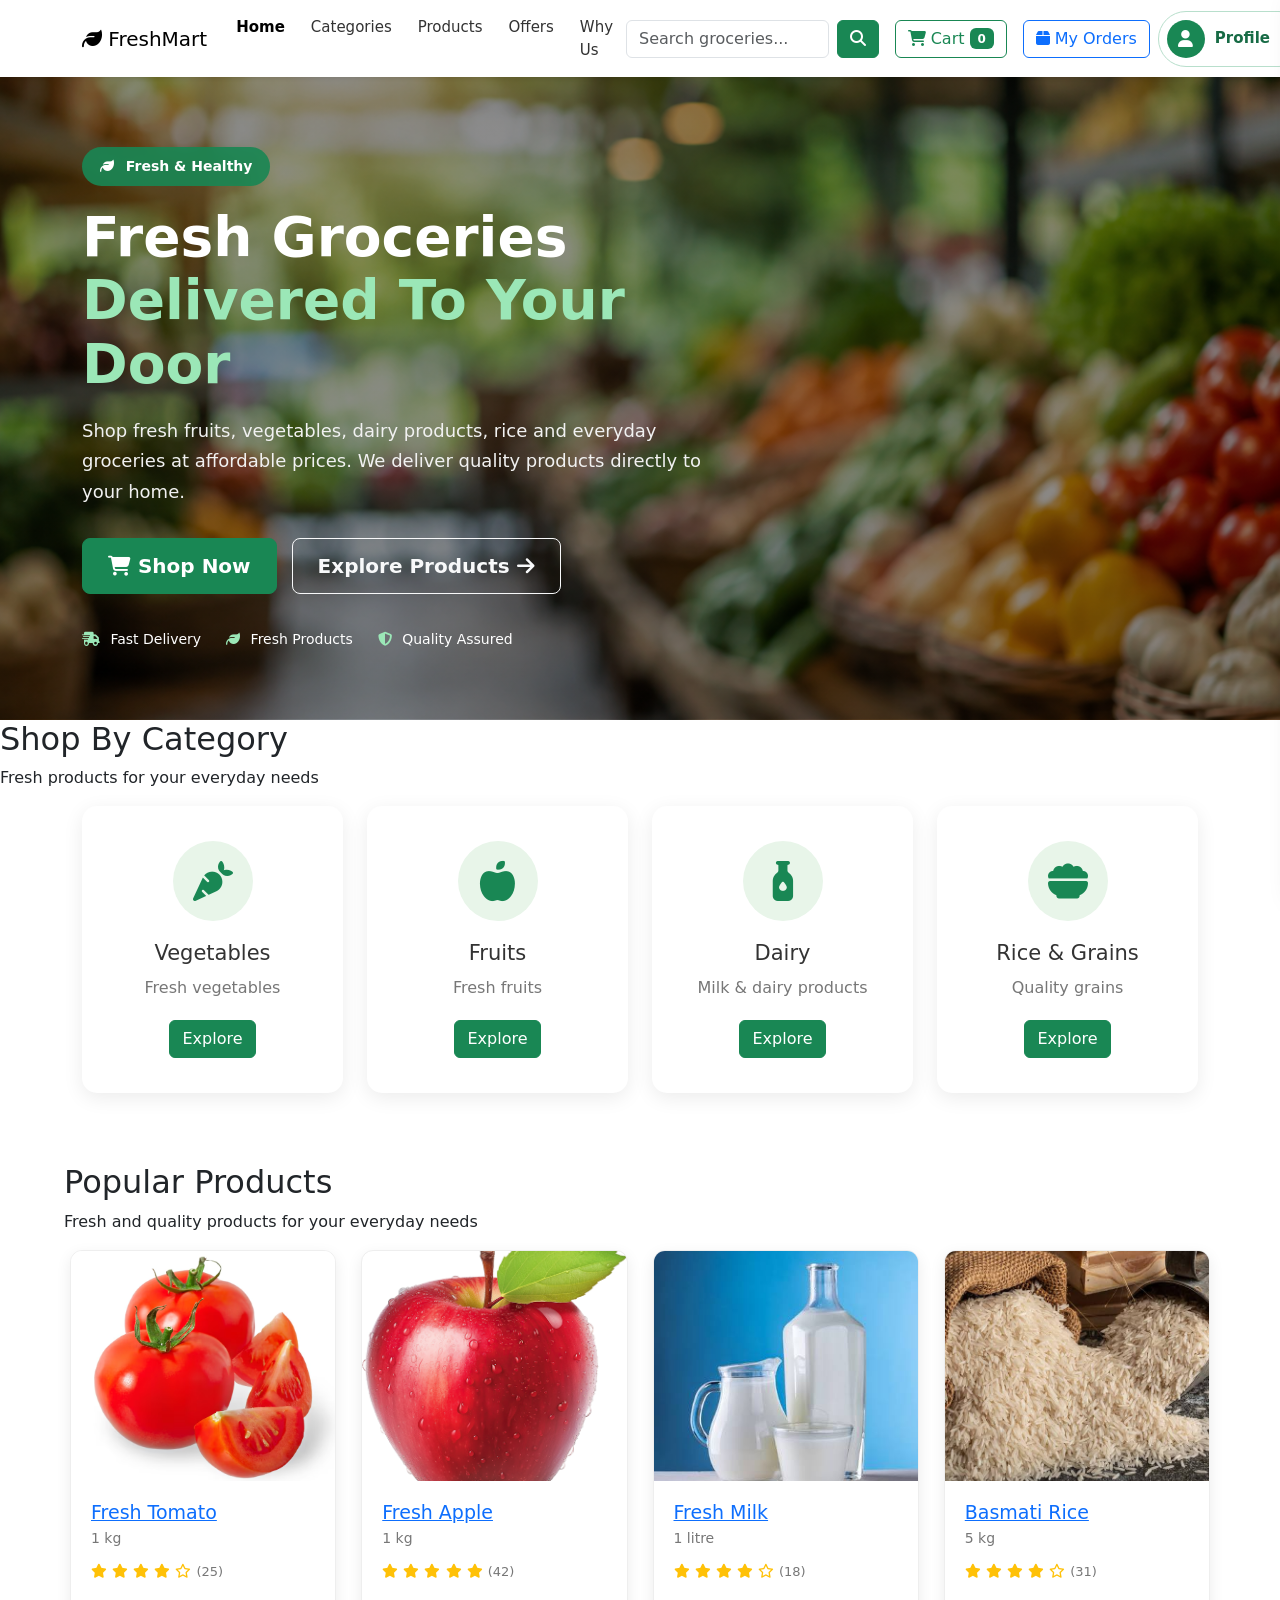
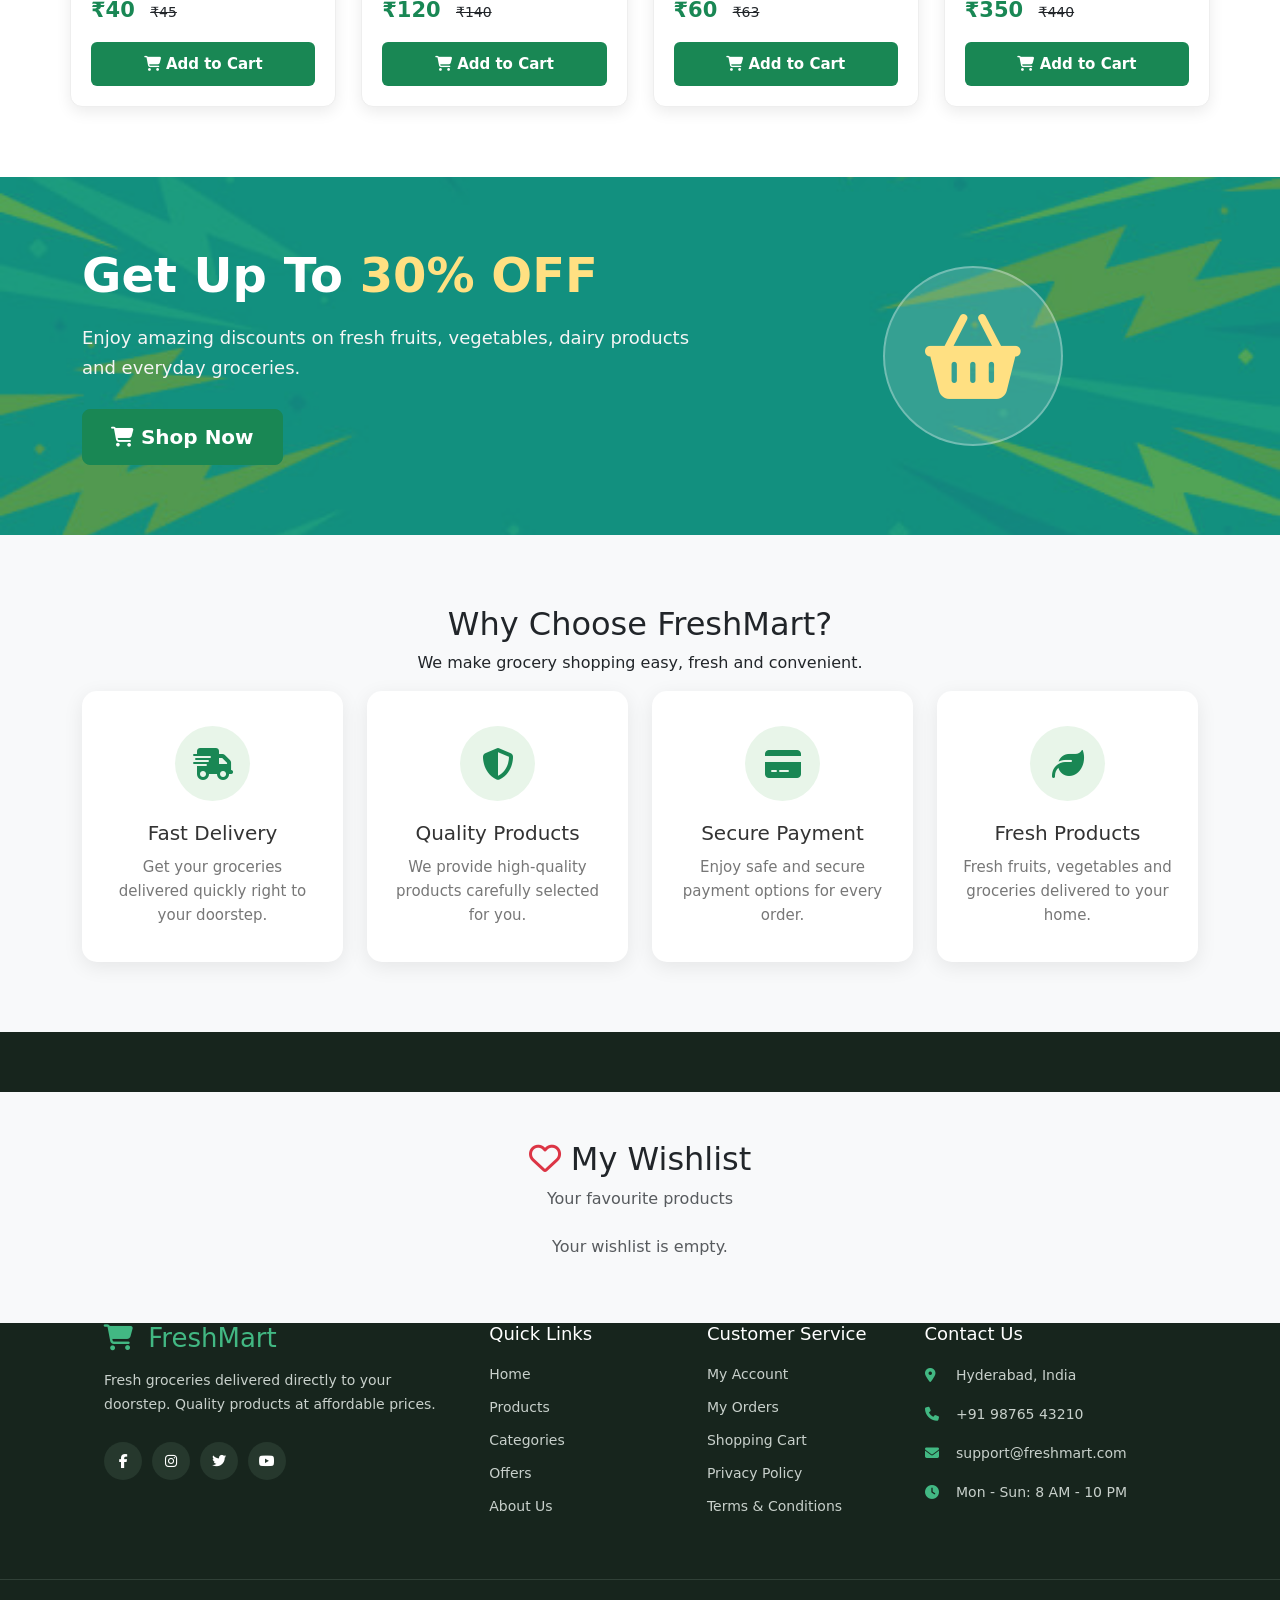
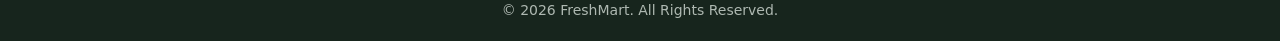
==== commit 696241e7: "Update index.html" ====
--- a/grocery-website/index.html
+++ b/grocery-website/index.html
@@ -446,7 +446,7 @@
                     <div class="product-image">
                         <a href="product1.html#apple"> 
                             <img
-                            src="images/apple.jpg"
+                            src="images/Apple.jpg"
                             alt="Fresh Apple"></a>
                         <span class="discount">
                             15% OFF
@@ -961,4 +961,4 @@
     </div>
 </div>
  </body>
-</html>+</html>
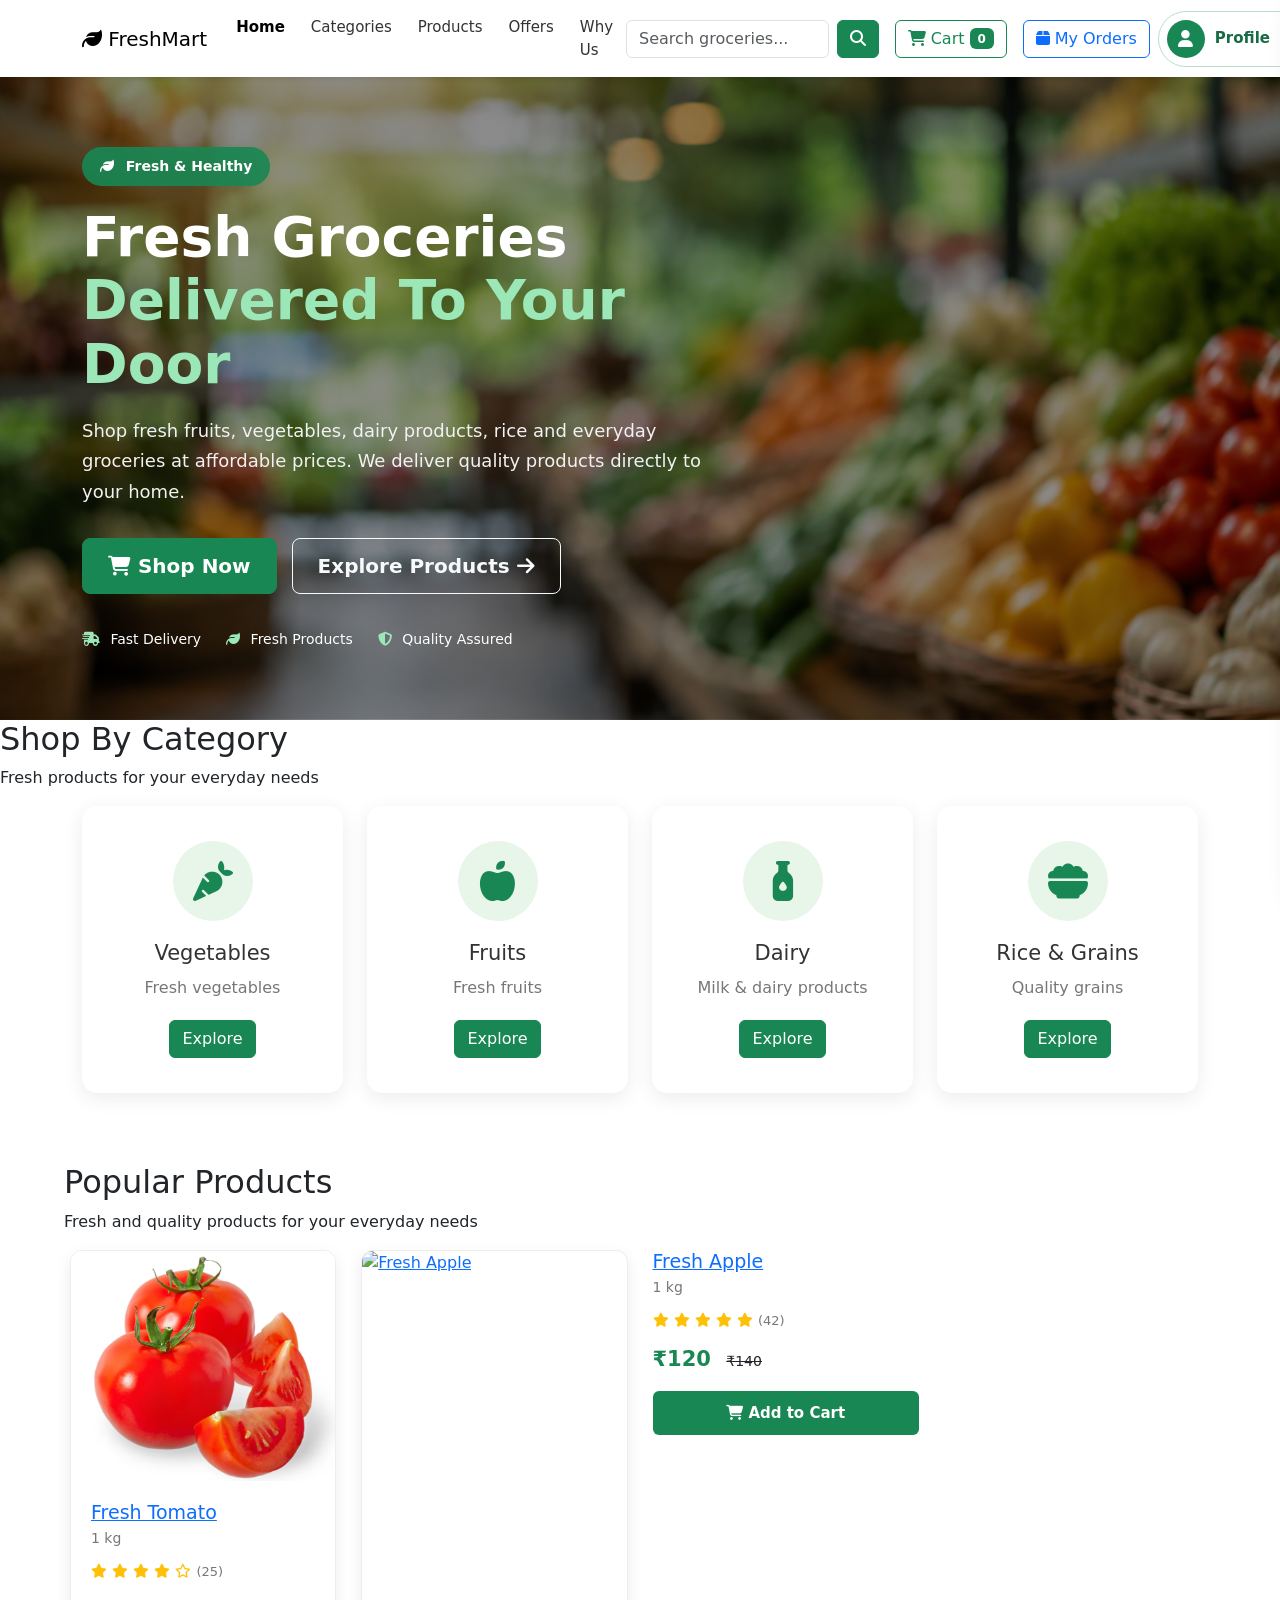
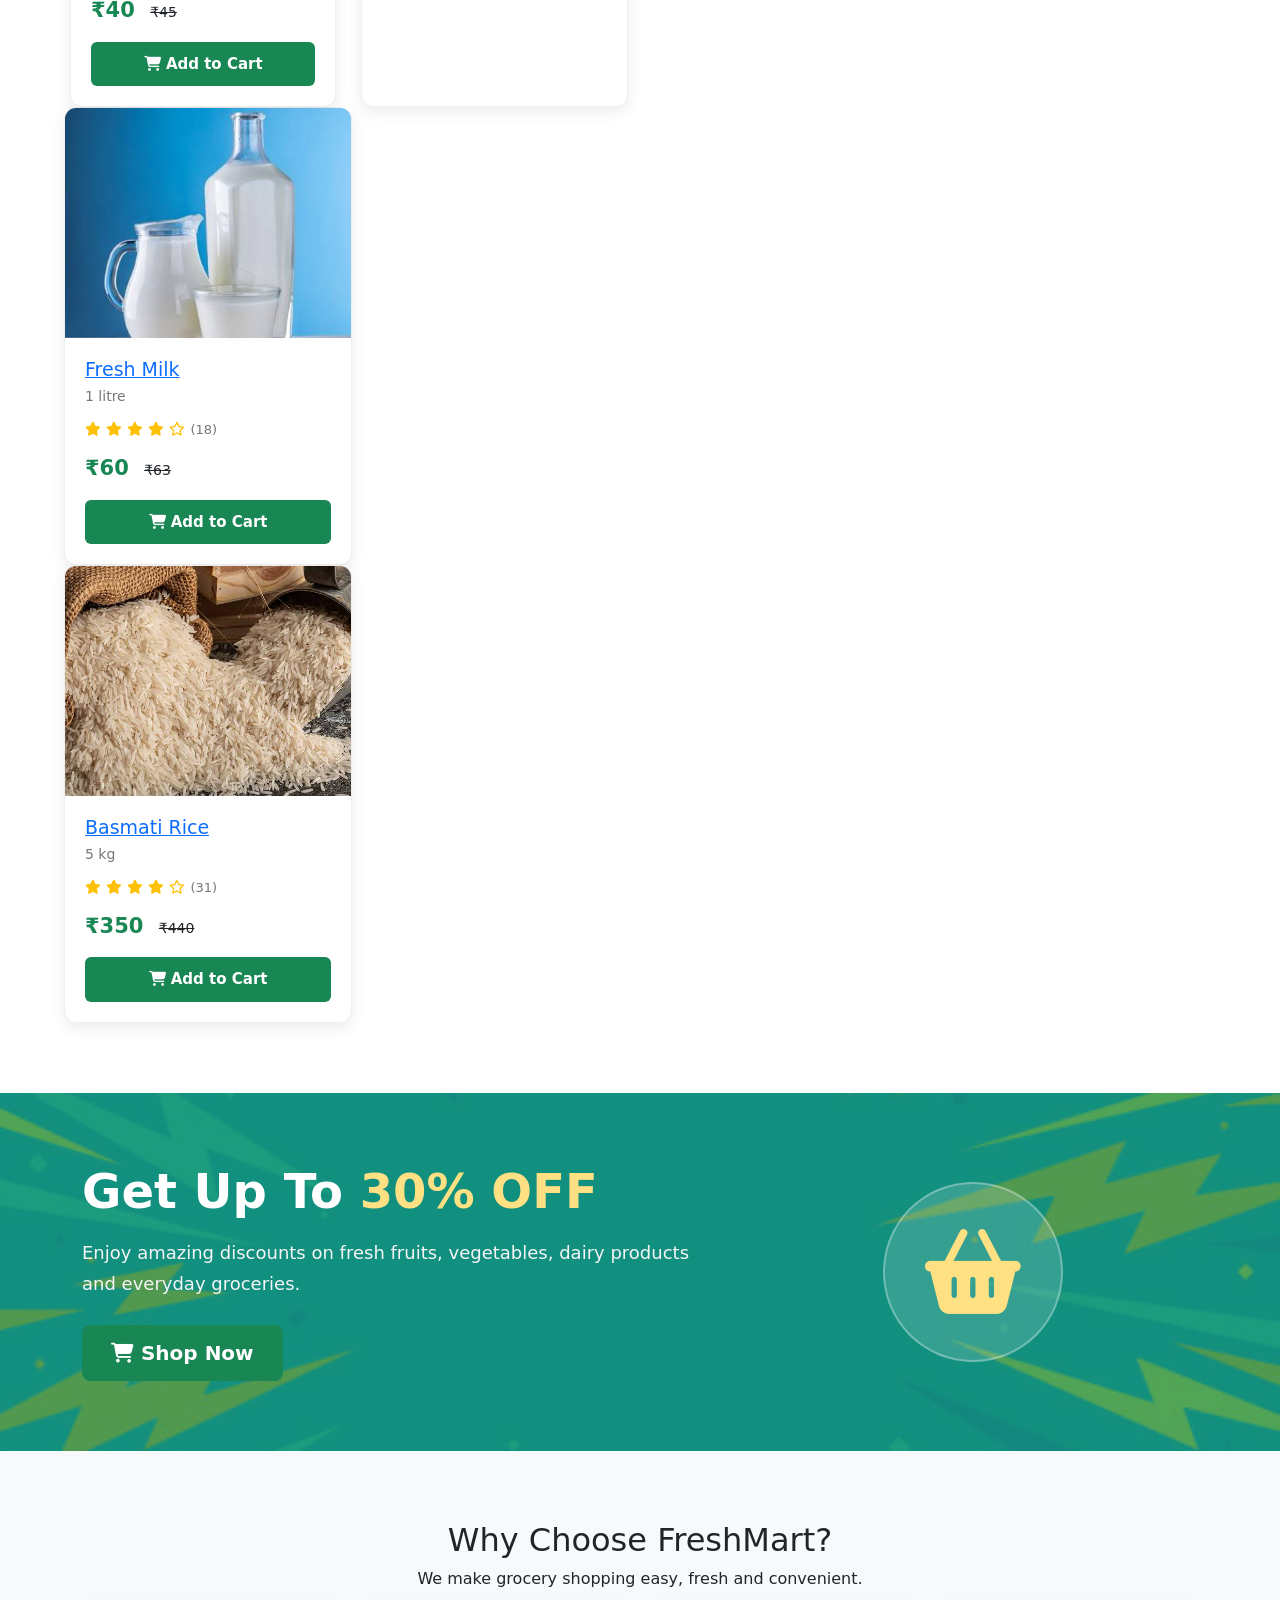
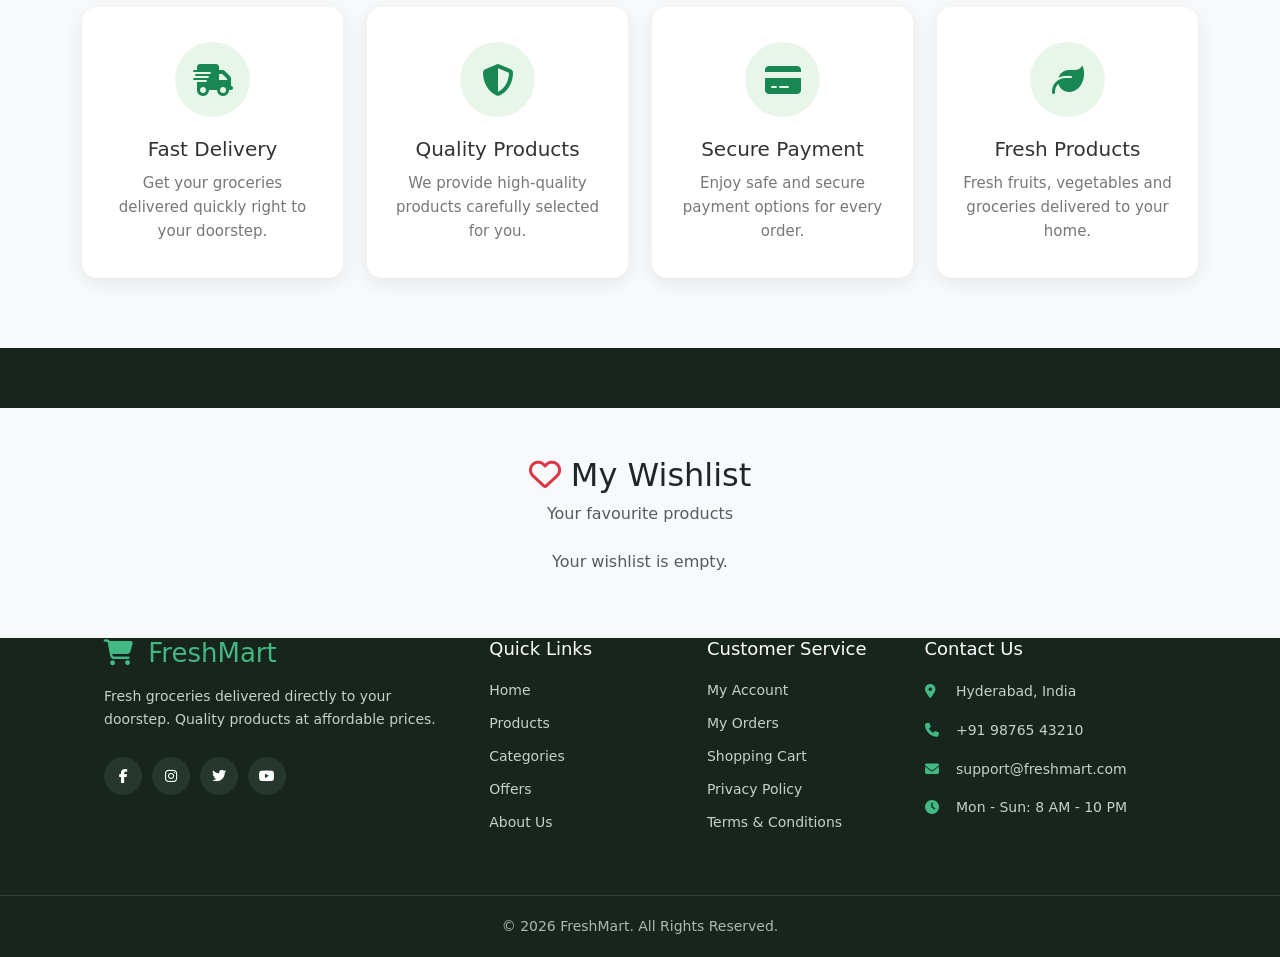
==== commit ceebc570: "Update index.html" ====
--- a/grocery-website/index.html
+++ b/grocery-website/index.html
@@ -441,17 +441,23 @@
                 </div>
             </div>
             <!-- PRODUCT 2 - APPLE -->
-            <div class="col-lg-3 col-md-6">
-                <div class="product-card"  data-name="Fresh Apple" data-price="120" data-image="images/apple.jpg">
-                    <div class="product-image">
-                        <a href="product1.html#apple"> 
-                            <img
-                            src="images/Apple.jpg"
-                            alt="Fresh Apple"></a>
-                        <span class="discount">
-                            15% OFF
-                        </span>
-                    </div>
+<div class="col-lg-3 col-md-6">
+    <div class="product-card"
+         data-name="Fresh Apple"
+         data-price="120"
+         data-image="images/apple.jpg">
+
+        <div class="product-image">
+            <a href="product1.html#Apple">
+                <img src="images/apple.jpg"
+                     alt="Fresh Apple">
+            </a>
+            <span class="discount">
+                15% OFF
+            </span>
+        </div>
+    </div>
+     </div>
                     <div class="product-info">
                         <h3> <a href="product1.html#apple" class="product-link"> Fresh Apple</a></h3>
                         <p class="unit">
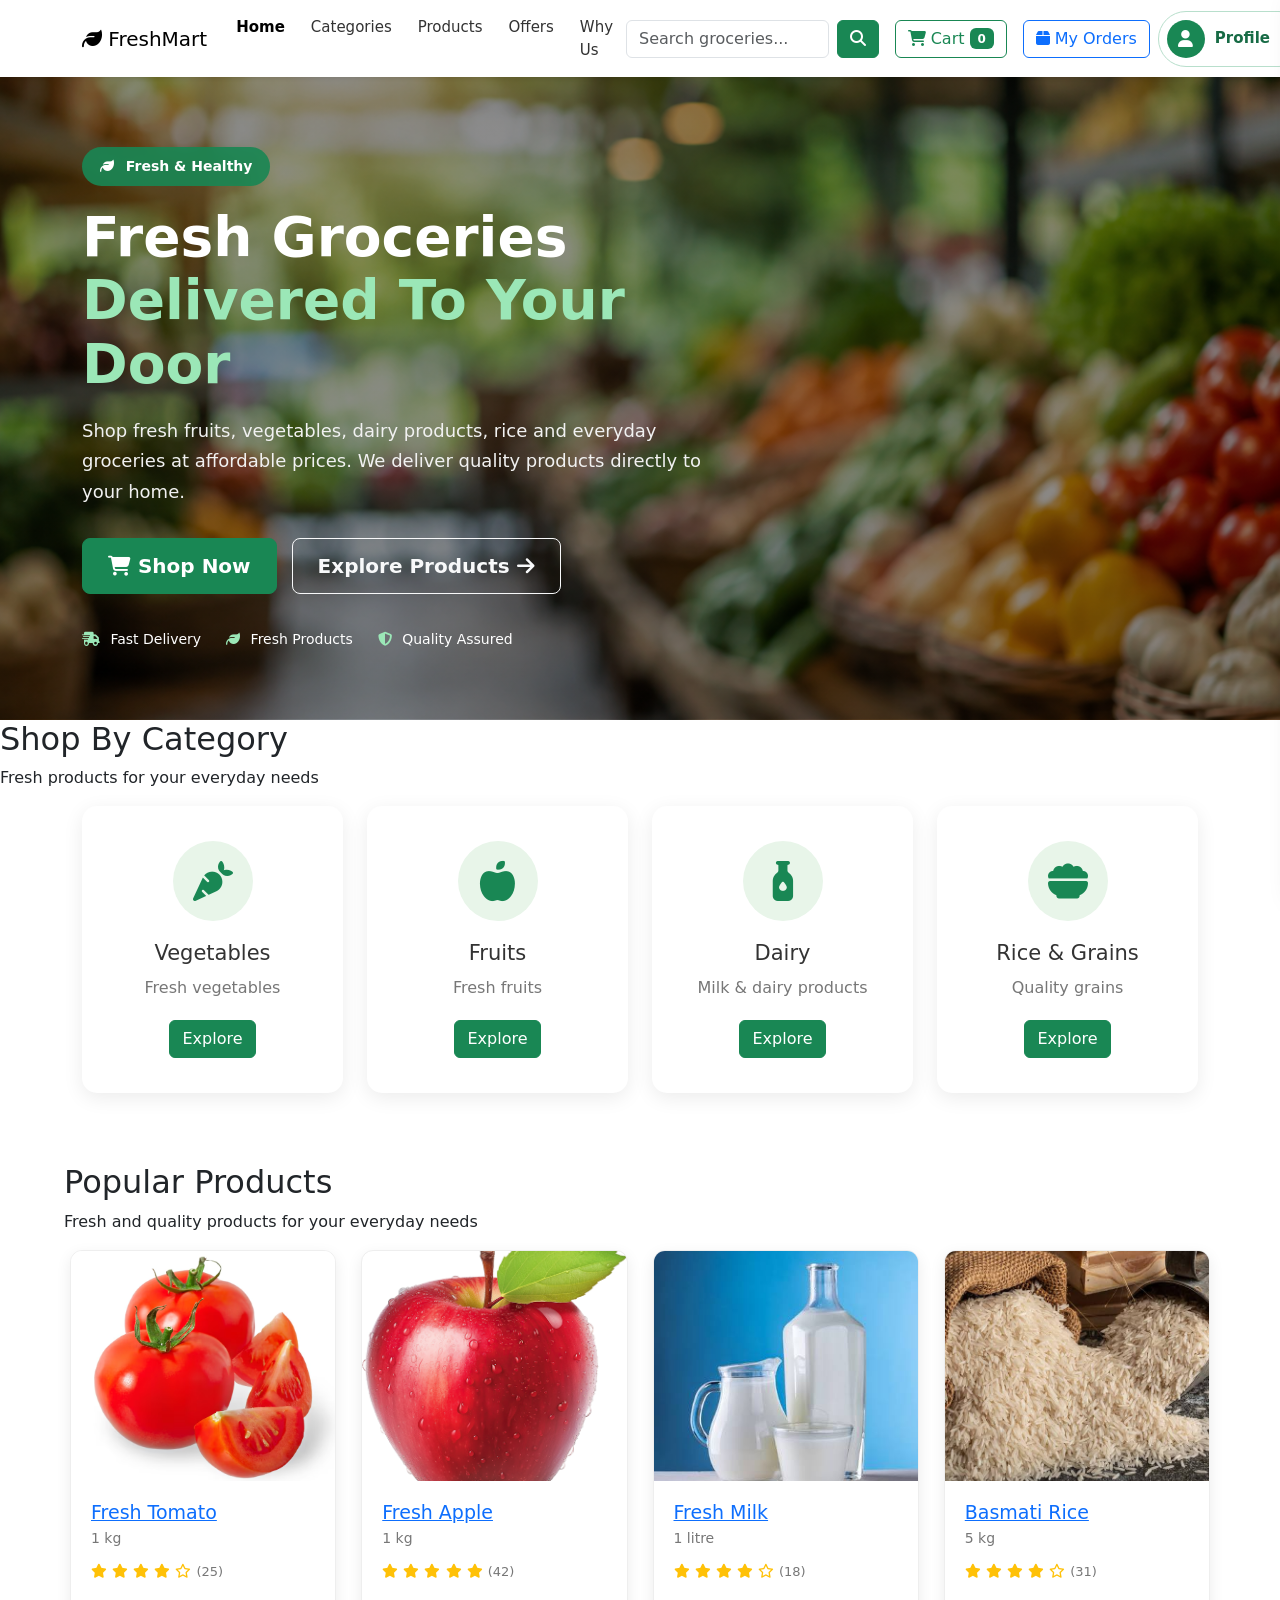
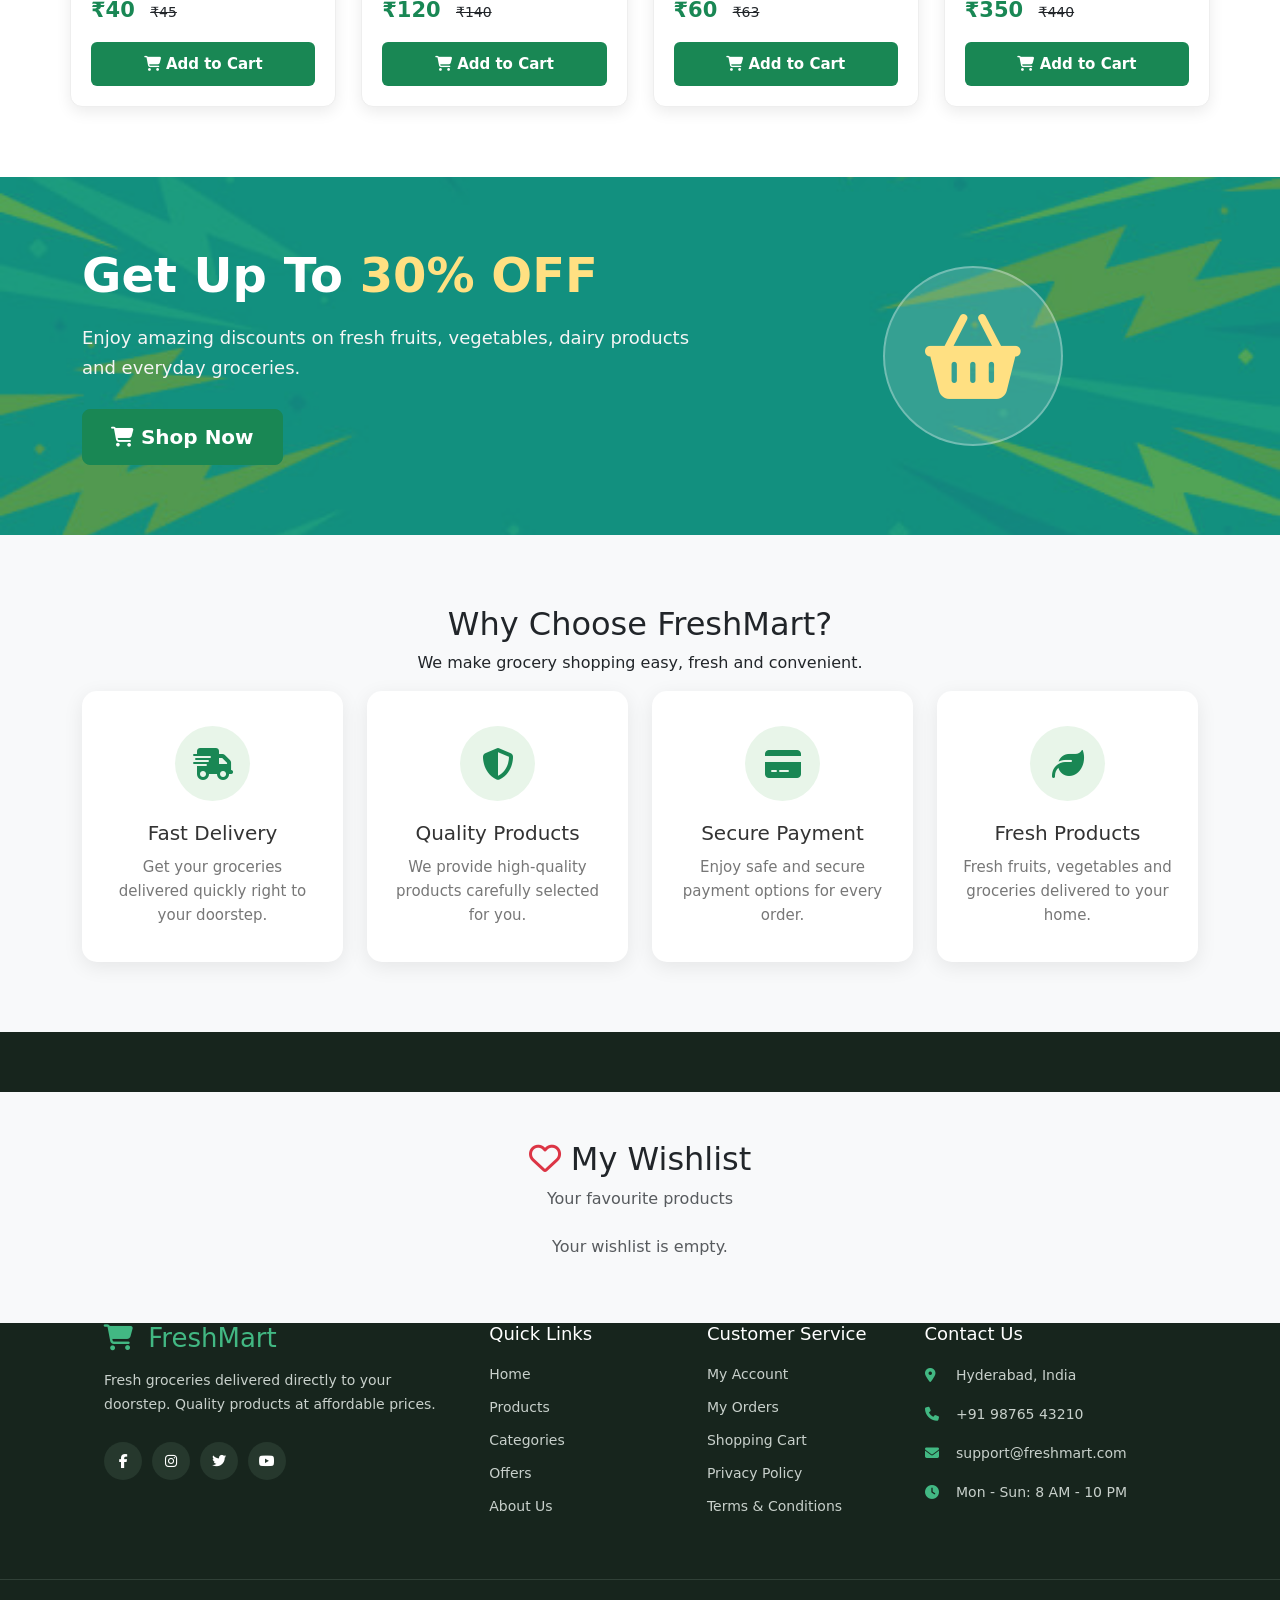
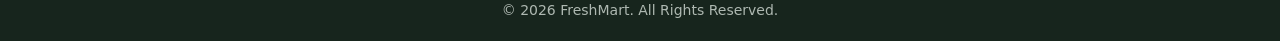
==== commit b68f041c: "Update index.html" ====
--- a/grocery-website/index.html
+++ b/grocery-website/index.html
@@ -440,59 +440,77 @@
                     </div>
                 </div>
             </div>
-            <!-- PRODUCT 2 - APPLE -->
+           
+<!-- PRODUCT 2 - APPLE -->
+
 <div class="col-lg-3 col-md-6">
+
     <div class="product-card"
          data-name="Fresh Apple"
          data-price="120"
-         data-image="images/apple.jpg">
+         data-image="images/Apple.jpg">
 
         <div class="product-image">
-            <a href="product1.html#Apple">
-                <img src="images/apple.jpg"
-                     alt="Fresh Apple">
+
+            <a href="product1.html#apple">
+                <img
+                    src="images/Apple.jpg"
+                    alt="Fresh Apple">
             </a>
+
             <span class="discount">
                 15% OFF
             </span>
-        </div>
-    </div>
-     </div>
-                    <div class="product-info">
-                        <h3> <a href="product1.html#apple" class="product-link"> Fresh Apple</a></h3>
-                        <p class="unit">
-                            1 kg
-                        </p>
-
-                        <div class="rating">
-
-                            <i class="fa-solid fa-star"></i>
-                            <i class="fa-solid fa-star"></i>
-                            <i class="fa-solid fa-star"></i>
-                            <i class="fa-solid fa-star"></i>
-                            <i class="fa-solid fa-star"></i>
-                            <span>(42)</span>
-                        </div>
-
-                        <div class="price">
-                            <span class="current-price">
-                                ₹120
-                            </span>
-                            <span class="old-price">
-                                ₹140
-                            </span>
-                        </div>
-                        <button
-                            class="cart-button"
-                            type="button">
-                            <i class="fa-solid fa-cart-shopping"></i>
-                            Add to Cart
-                        </button>
-                    </div>
-                </div>
-            </div>
-
-
+
+        </div>
+
+        <div class="product-info">
+
+            <h3>
+                <a href="product1.html#apple"
+                   class="product-link">
+                    Fresh Apple
+                </a>
+            </h3>
+
+            <p class="unit">
+                1 kg
+            </p>
+
+            <div class="rating">
+
+                <i class="fa-solid fa-star"></i>
+                <i class="fa-solid fa-star"></i>
+                <i class="fa-solid fa-star"></i>
+                <i class="fa-solid fa-star"></i>
+                <i class="fa-solid fa-star"></i>
+
+                <span>(42)</span>
+
+            </div>
+
+            <div class="price">
+
+                <span class="current-price">
+                    ₹120
+                </span>
+
+                <span class="old-price">
+                    ₹140
+                </span>
+
+            </div>
+
+            <button
+                class="cart-button"
+                type="button">
+                <i class="fa-solid fa-cart-shopping"></i>
+                Add to Cart
+            </button>
+        </div>
+    </div>
+</div>
+<!-- PRODUCT 2 - APPLE ENDS -->
             <!-- PRODUCT 3 - MILK -->
 
             <div class="col-lg-3 col-md-6">
